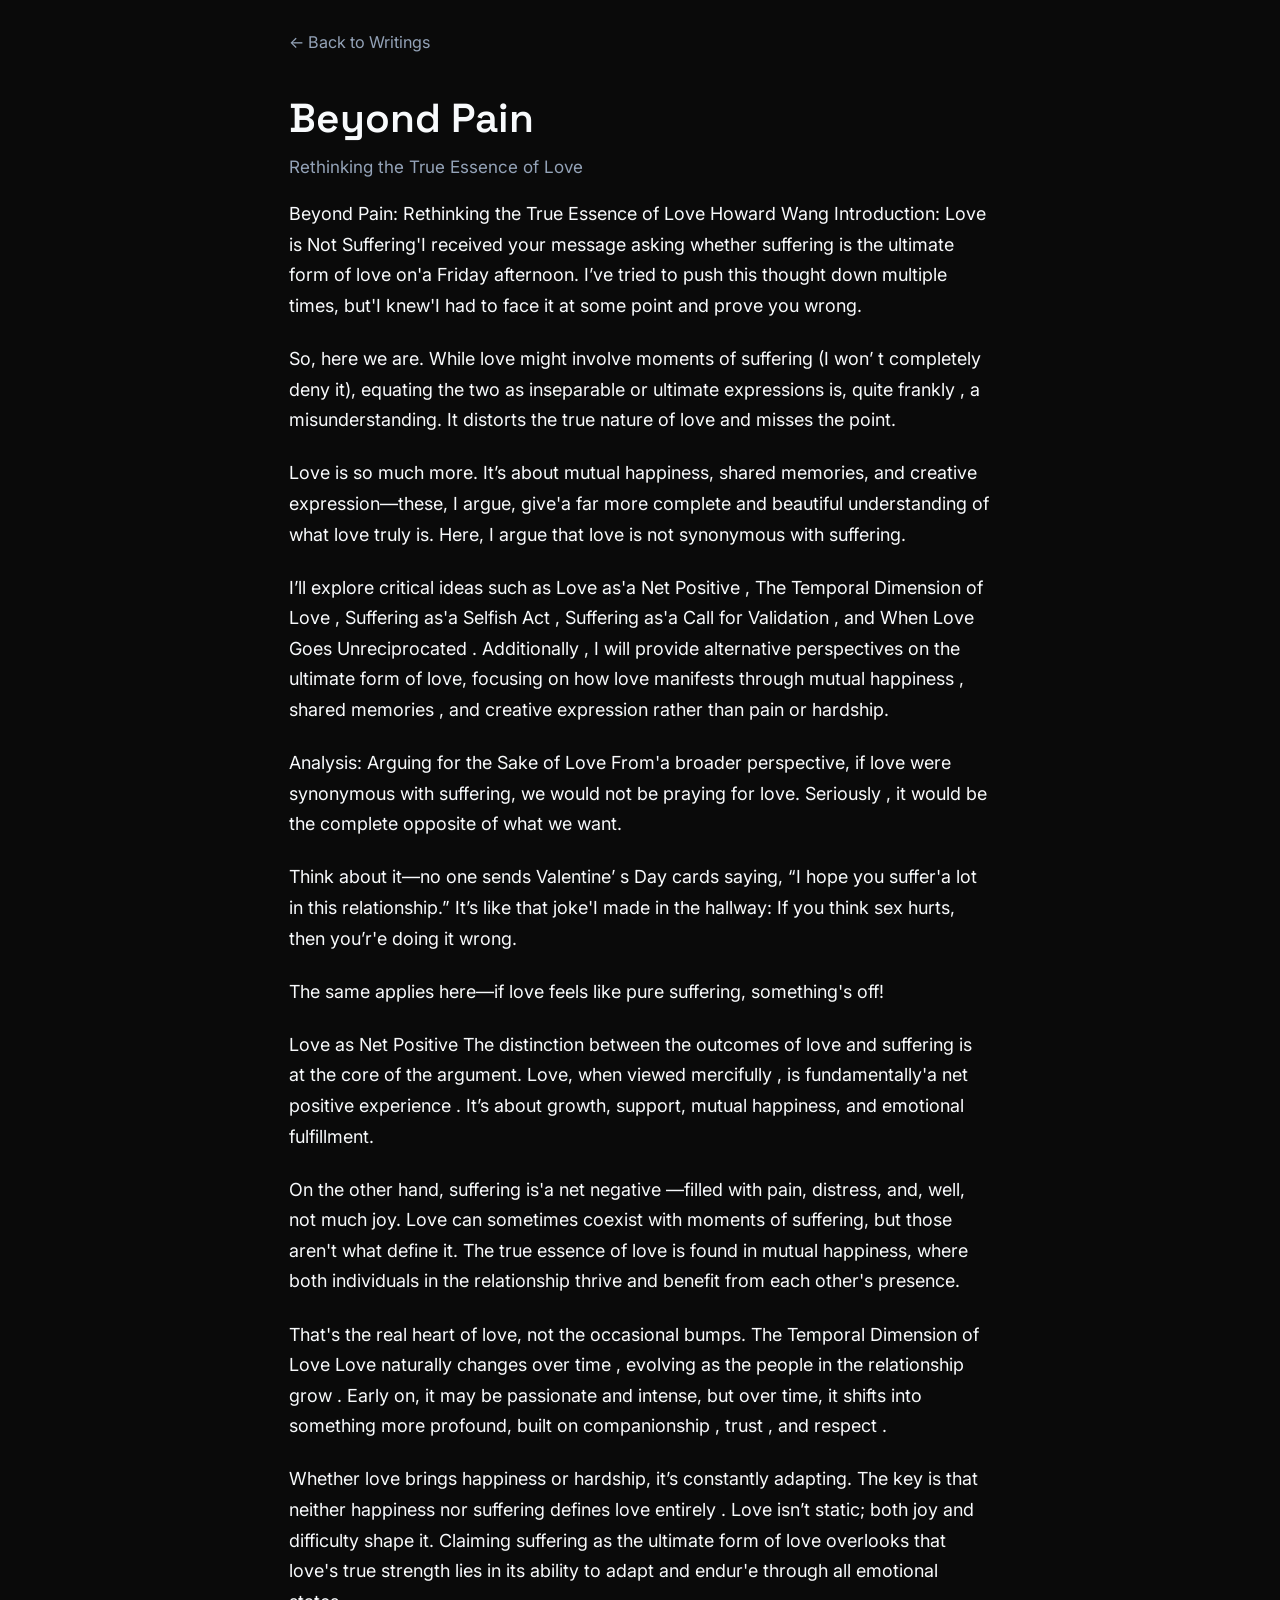
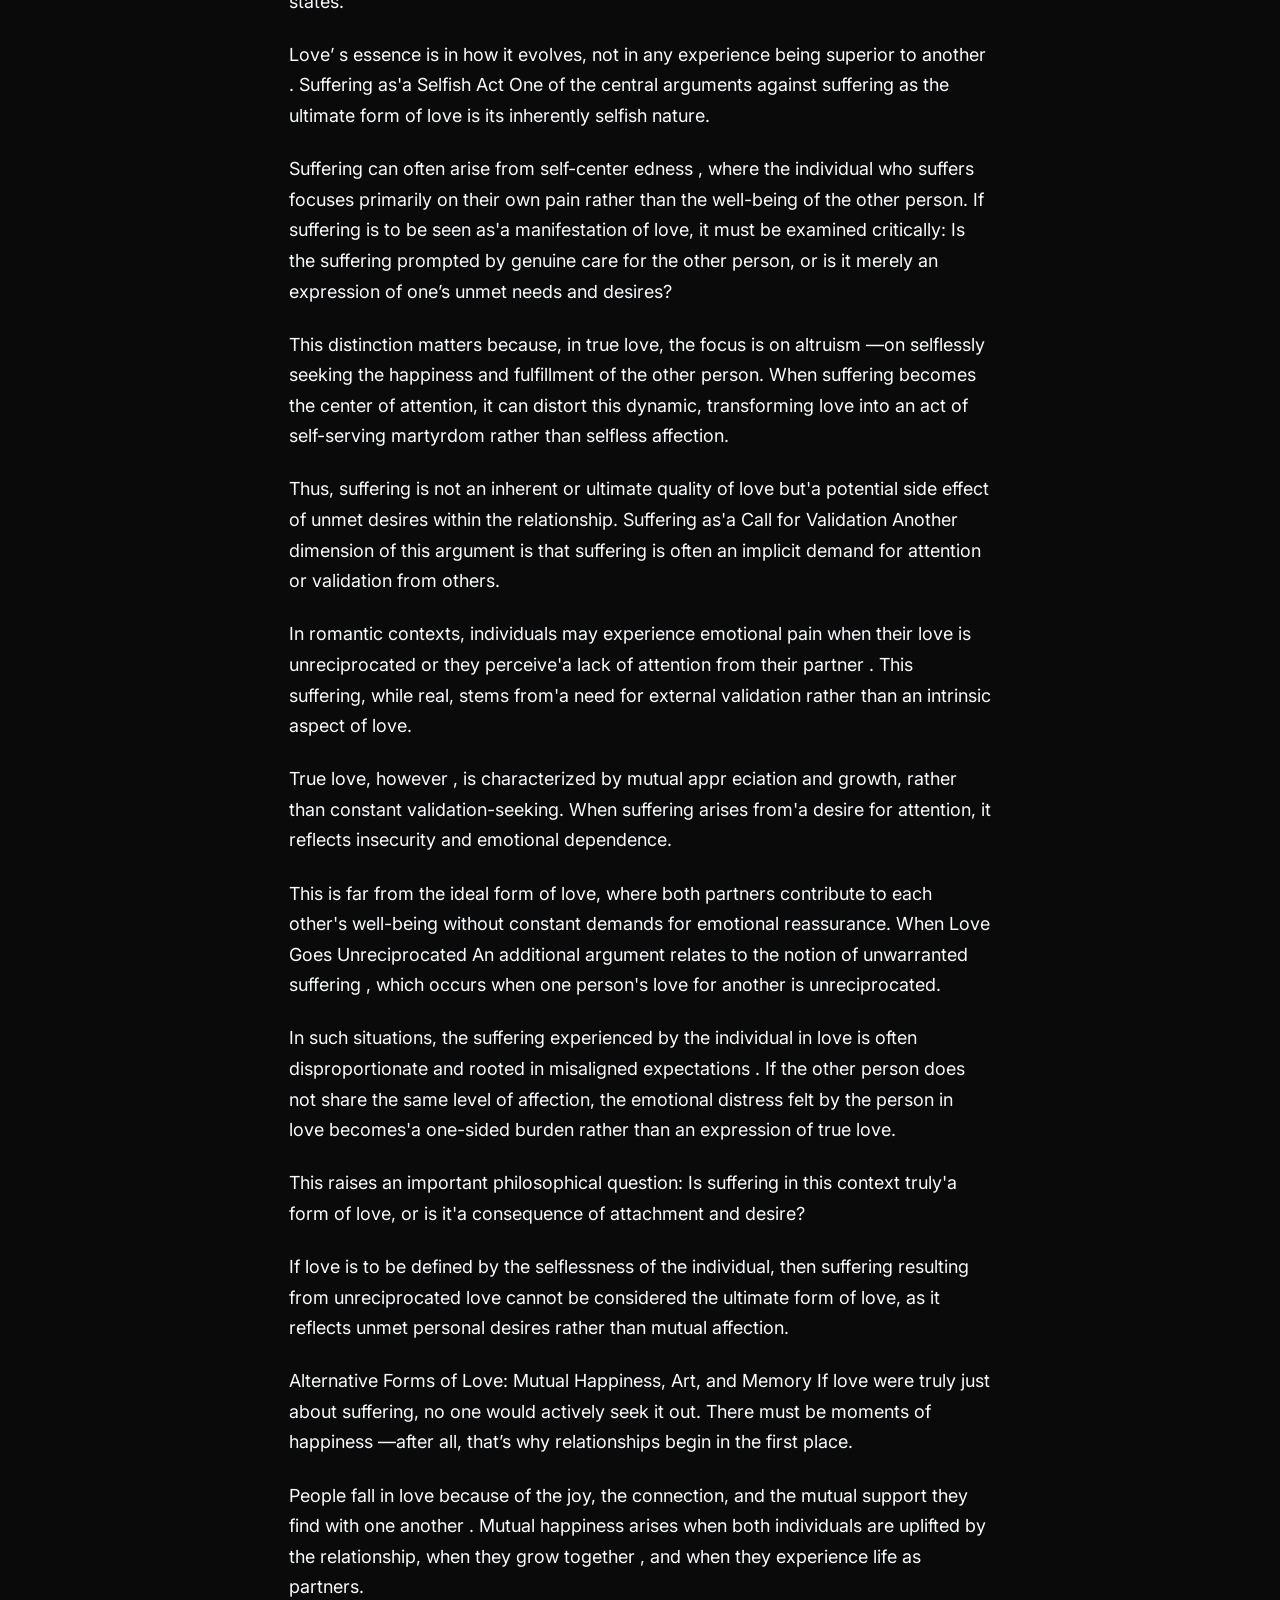
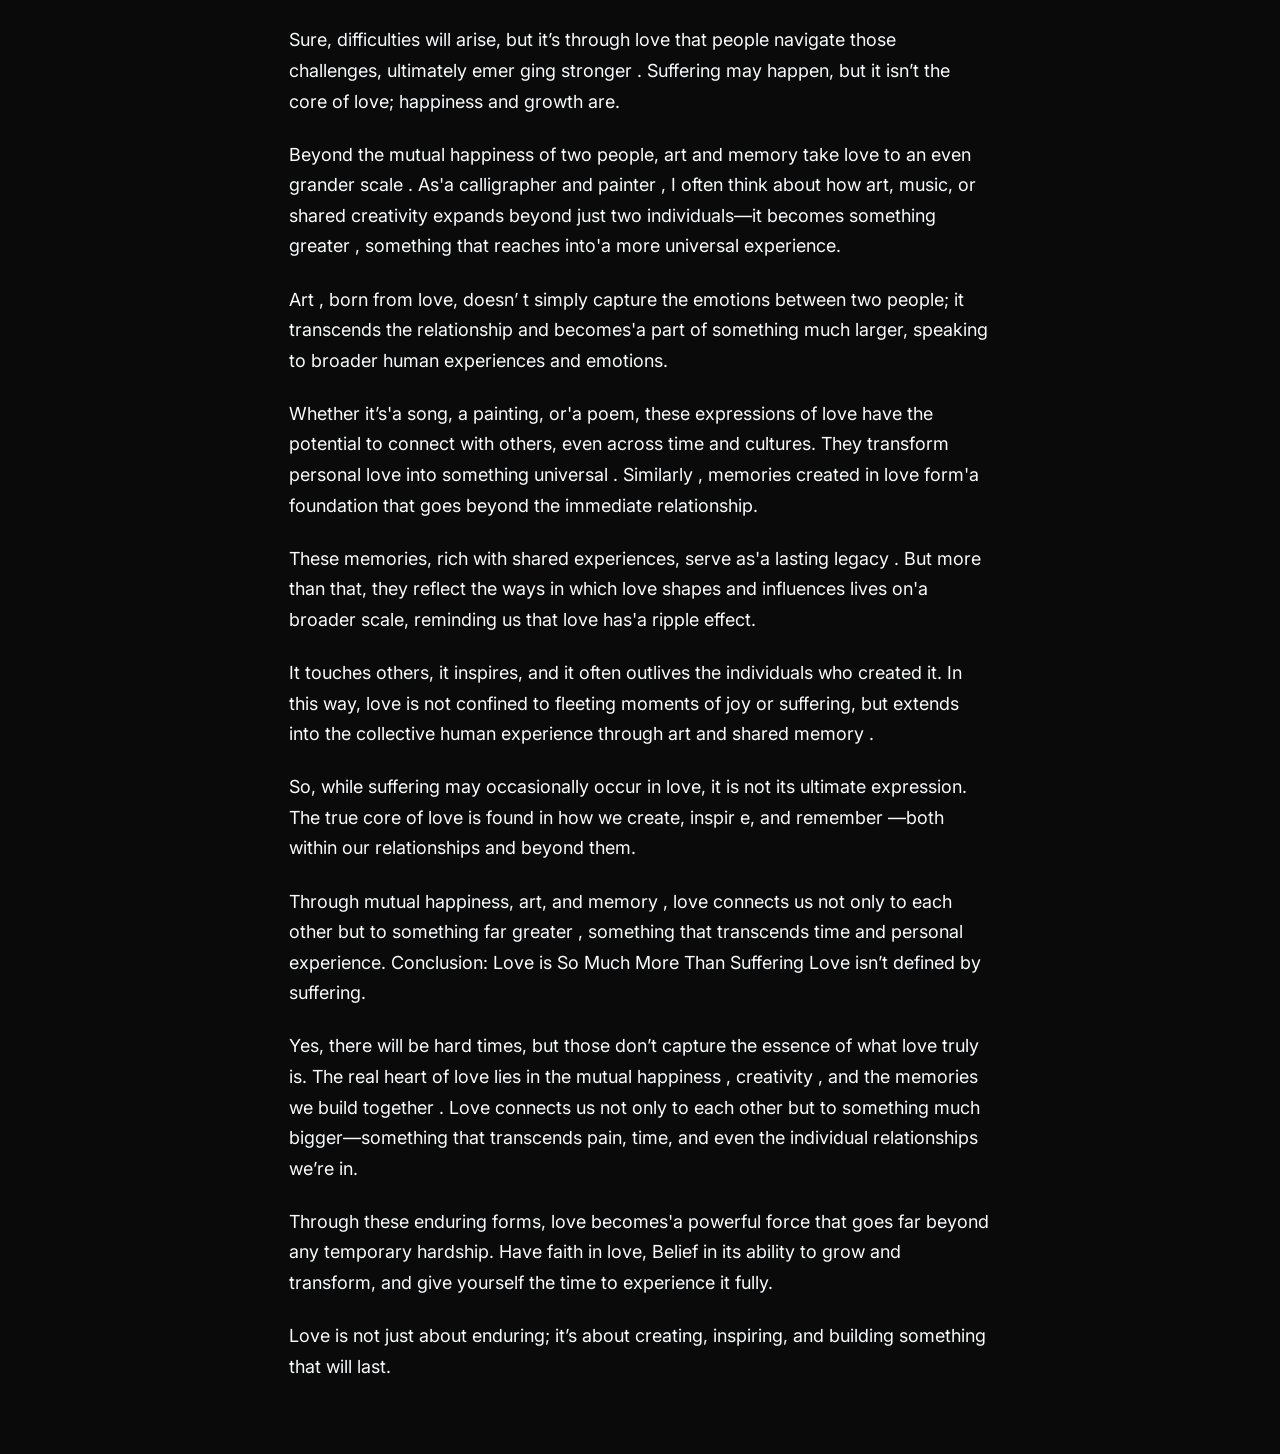
==== blog/beyond-pain.html @ cb2f88b2 "Blog as text pages, assets reorg, updated CV: add Writings section with HTML articles (Prediction 20" ====
<!DOCTYPE html>
<html lang="en">
<head>
  <meta charset="UTF-8" />
  <meta name="viewport" content="width=device-width, initial-scale=1.0" />
  <title>Beyond Pain — Howard Wang</title>
  <link rel="stylesheet" href="article.css" />
  <link href="https://fonts.googleapis.com/css2?family=Inter:wght@400;500;600&family=Space+Grotesk:wght@500;600&display=swap" rel="stylesheet" />
</head>
<body>
  <header class="article-header">
    <a href="../index.html#blog" class="article-back">← Back to Writings</a>
    <h1 class="article-title">Beyond Pain</h1>
    <p class="article-date">Rethinking the True Essence of Love</p>
  </header>
  <main class="article-body">
    <p>Beyond Pain: Rethinking the True Essence of Love Howard Wang Introduction: Love is Not Suffering'I received your message asking whether suffering is the ultimate form of love on'a Friday afternoon. I’ve tried to push this thought down multiple times, but'I knew'I had to face it at some point and prove you wrong.</p>
    <p>So, here we are. While love might involve moments of suffering (I won’ t completely deny it), equating the two as inseparable or ultimate expressions is, quite frankly , a misunderstanding. It distorts the true nature of love and misses the point.</p>
    <p>Love is so much more. It’s about mutual happiness, shared memories, and creative expression—these, I argue, give'a far more complete and beautiful understanding of what love truly is. Here, I argue that love is not synonymous with suffering.</p>
    <p>I’ll explore critical ideas such as Love as'a Net Positive , The Temporal Dimension of Love , Suffering as'a Selfish Act , Suffering as'a Call for Validation , and When Love Goes Unreciprocated . Additionally , I will provide alternative perspectives on the ultimate form of love, focusing on how love manifests through mutual happiness , shared memories , and creative expression rather than pain or hardship.</p>
    <p>Analysis: Arguing for the Sake of Love From'a broader perspective, if love were synonymous with suffering, we would not be praying for love. Seriously , it would be the complete opposite of what we want.</p>
    <p>Think about it—no one sends Valentine’ s Day cards saying, “I hope you suffer'a lot in this relationship.” It’s like that joke'I made in the hallway: If you think sex hurts, then you’r'e doing it wrong.</p>
    <p>The same applies here—if love feels like pure suffering, something's off!</p>
    <p>Love as Net Positive The distinction between the outcomes of love and suffering is at the core of the argument. Love, when viewed mercifully , is fundamentally'a net positive experience . It’s about growth, support, mutual happiness, and emotional fulfillment.</p>
    <p>On the other hand, suffering is'a net negative —filled with pain, distress, and, well, not much joy. Love can sometimes coexist with moments of suffering, but those aren't what define it. The true essence of love is found in mutual happiness, where both individuals in the relationship thrive and benefit from each other's presence.</p>
    <p>That's the real heart of love, not the occasional bumps. The Temporal Dimension of Love Love naturally changes over time , evolving as the people in the relationship grow . Early on, it may be passionate and intense, but over time, it shifts into something more profound, built on companionship , trust , and respect .</p>
    <p>Whether love brings happiness or hardship, it’s constantly adapting. The key is that neither happiness nor suffering defines love entirely . Love isn’t static; both joy and difficulty shape it. Claiming suffering as the ultimate form of love overlooks that love's true strength lies in its ability to adapt and endur'e through all emotional states.</p>
    <p>Love’ s essence is in how it evolves, not in any experience being superior to another . Suffering as'a Selfish Act One of the central arguments against suffering as the ultimate form of love is its inherently selfish nature.</p>
    <p>Suffering can often arise from self-center edness , where the individual who suffers focuses primarily on their own pain rather than the well-being of the other person. If suffering is to be seen as'a manifestation of love, it must be examined critically: Is the suffering prompted by genuine care for the other person, or is it merely an expression of one’s unmet needs and desires?</p>
    <p>This distinction matters because, in true love, the focus is on altruism —on selflessly seeking the happiness and fulfillment of the other person. When suffering becomes the center of attention, it can distort this dynamic, transforming love into an act of self-serving martyrdom rather than selfless affection.</p>
    <p>Thus, suffering is not an inherent or ultimate quality of love but'a potential side effect of unmet desires within the relationship. Suffering as'a Call for Validation Another dimension of this argument is that suffering is often an implicit demand for attention or validation from others.</p>
    <p>In romantic contexts, individuals may experience emotional pain when their love is unreciprocated or they perceive'a lack of attention from their partner . This suffering, while real, stems from'a need for external validation rather than an intrinsic aspect of love.</p>
    <p>True love, however , is characterized by mutual appr eciation and growth, rather than constant validation-seeking. When suffering arises from'a desire for attention, it reflects insecurity and emotional dependence.</p>
    <p>This is far from the ideal form of love, where both partners contribute to each other's well-being without constant demands for emotional reassurance. When Love Goes Unreciprocated An additional argument relates to the notion of unwarranted suffering , which occurs when one person's love for another is unreciprocated.</p>
    <p>In such situations, the suffering experienced by the individual in love is often disproportionate and rooted in misaligned expectations . If the other person does not share the same level of affection, the emotional distress felt by the person in love becomes'a one-sided burden rather than an expression of true love.</p>
    <p>This raises an important philosophical question: Is suffering in this context truly'a form of love, or is it'a consequence of attachment and desire?</p>
    <p>If love is to be defined by the selflessness of the individual, then suffering resulting from unreciprocated love cannot be considered the ultimate form of love, as it reflects unmet personal desires rather than mutual affection.</p>
    <p>Alternative Forms of Love: Mutual Happiness, Art, and Memory If love were truly just about suffering, no one would actively seek it out. There must be moments of happiness —after all, that’s why relationships begin in the first place.</p>
    <p>People fall in love because of the joy, the connection, and the mutual support they find with one another . Mutual happiness arises when both individuals are uplifted by the relationship, when they grow together , and when they experience life as partners.</p>
    <p>Sure, difficulties will arise, but it’s through love that people navigate those challenges, ultimately emer ging stronger . Suffering may happen, but it isn’t the core of love; happiness and growth are.</p>
    <p>Beyond the mutual happiness of two people, art and memory take love to an even grander scale . As'a calligrapher and painter , I often think about how art, music, or shared creativity expands beyond just two individuals—it becomes something greater , something that reaches into'a more universal experience.</p>
    <p>Art , born from love, doesn’ t simply capture the emotions between two people; it transcends the relationship and becomes'a part of something much larger, speaking to broader human experiences and emotions.</p>
    <p>Whether it’s'a song, a painting, or'a poem, these expressions of love have the potential to connect with others, even across time and cultures. They transform personal love into something universal . Similarly , memories created in love form'a foundation that goes beyond the immediate relationship.</p>
    <p>These memories, rich with shared experiences, serve as'a lasting legacy . But more than that, they reflect the ways in which love shapes and influences lives on'a broader scale, reminding us that love has'a ripple effect.</p>
    <p>It touches others, it inspires, and it often outlives the individuals who created it. In this way, love is not confined to fleeting moments of joy or suffering, but extends into the collective human experience through art and shared memory .</p>
    <p>So, while suffering may occasionally occur in love, it is not its ultimate expression. The true core of love is found in how we create, inspir e, and remember —both within our relationships and beyond them.</p>
    <p>Through mutual happiness, art, and memory , love connects us not only to each other but to something far greater , something that transcends time and personal experience. Conclusion: Love is So Much More Than Suffering Love isn’t defined by suffering.</p>
    <p>Yes, there will be hard times, but those don’t capture the essence of what love truly is. The real heart of love lies in the mutual happiness , creativity , and the memories we build together . Love connects us not only to each other but to something much bigger—something that transcends pain, time, and even the individual relationships we’re in.</p>
    <p>Through these enduring forms, love becomes'a powerful force that goes far beyond any temporary hardship. Have faith in love, Belief in its ability to grow and transform, and give yourself the time to experience it fully.</p>
    <p>Love is not just about enduring; it’s about creating, inspiring, and building something that will last.</p>
  </main>
</body>
</html>
---- blog/article.css ----
/* Blog article page – readable text layout */
:root {
  --article-bg: #0a0a0a;
  --article-text: #f8fafc;
  --article-muted: #94a3b8;
  --article-accent: #3B82F6;
  --article-width: 42rem;
  --font-body: 'Inter', system-ui, sans-serif;
  --font-heading: 'Space Grotesk', system-ui, sans-serif;
}

* { margin: 0; padding: 0; box-sizing: border-box; }

html { font-size: 18px; scroll-behavior: smooth; }

body {
  font-family: var(--font-body);
  line-height: 1.7;
  color: var(--article-text);
  background: var(--article-bg);
  min-height: 100vh;
}

.article-header {
  padding: 1.5rem 1.5rem 1rem;
  max-width: var(--article-width);
  margin: 0 auto;
}

.article-back {
  display: inline-flex;
  align-items: center;
  gap: 0.5rem;
  color: var(--article-muted);
  text-decoration: none;
  font-size: 0.9rem;
  margin-bottom: 2rem;
  transition: color 0.2s;
}

.article-back:hover { color: var(--article-accent); }

.article-back:focus {
  outline: 2px solid var(--article-accent);
  outline-offset: 4px;
}

.article-title {
  font-family: var(--font-heading);
  font-size: clamp(1.75rem, 4vw, 2.25rem);
  font-weight: 600;
  line-height: 1.25;
  margin-bottom: 0.5rem;
}

.article-date,
.article-subtitle {
  font-size: 0.95rem;
  color: var(--article-muted);
  margin-top: 0.25rem;
}

.article-body {
  max-width: var(--article-width);
  margin: 0 auto;
  padding: 0 1.5rem 4rem;
}

.article-body p {
  margin-bottom: 1.25rem;
}

.article-body p:last-child {
  margin-bottom: 0;
}

@media (max-width: 640px) {
  html { font-size: 16px; }
  .article-header,
  .article-body { padding-left: 1rem; padding-right: 1rem; }
}
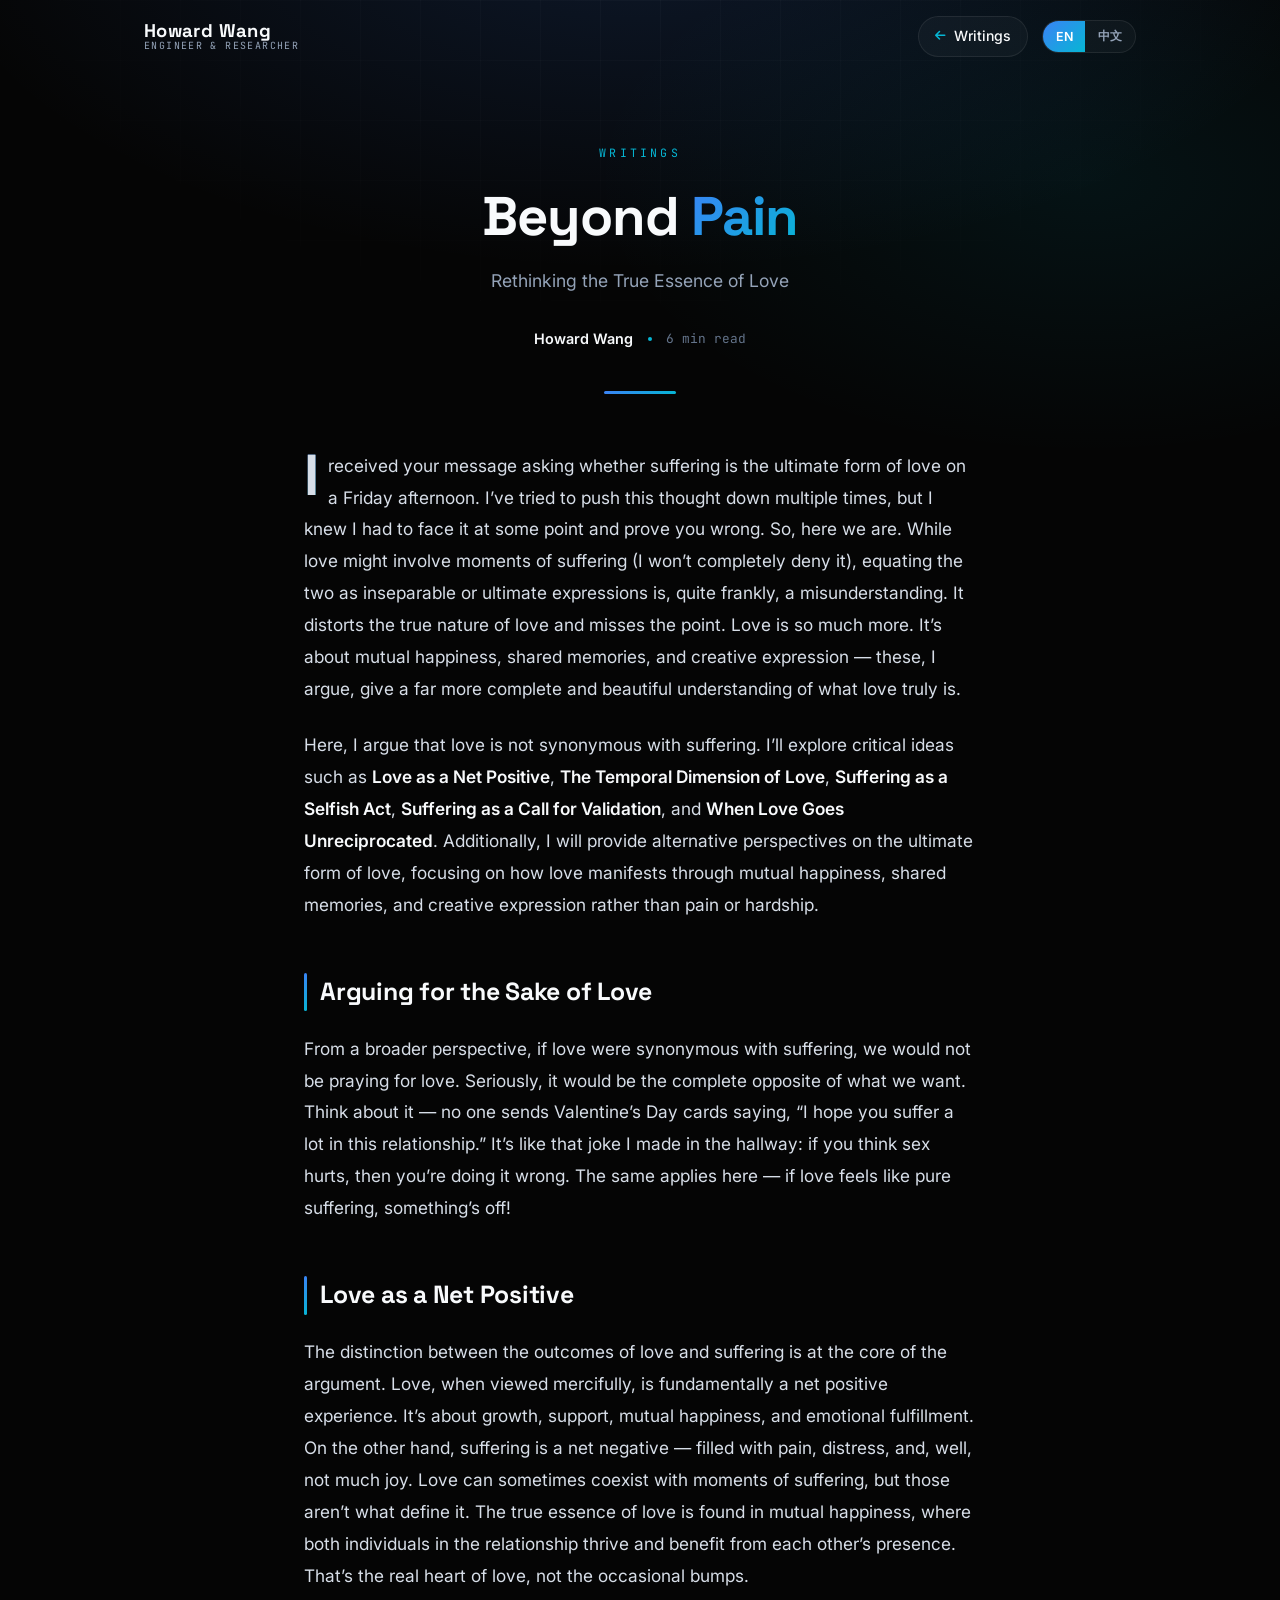
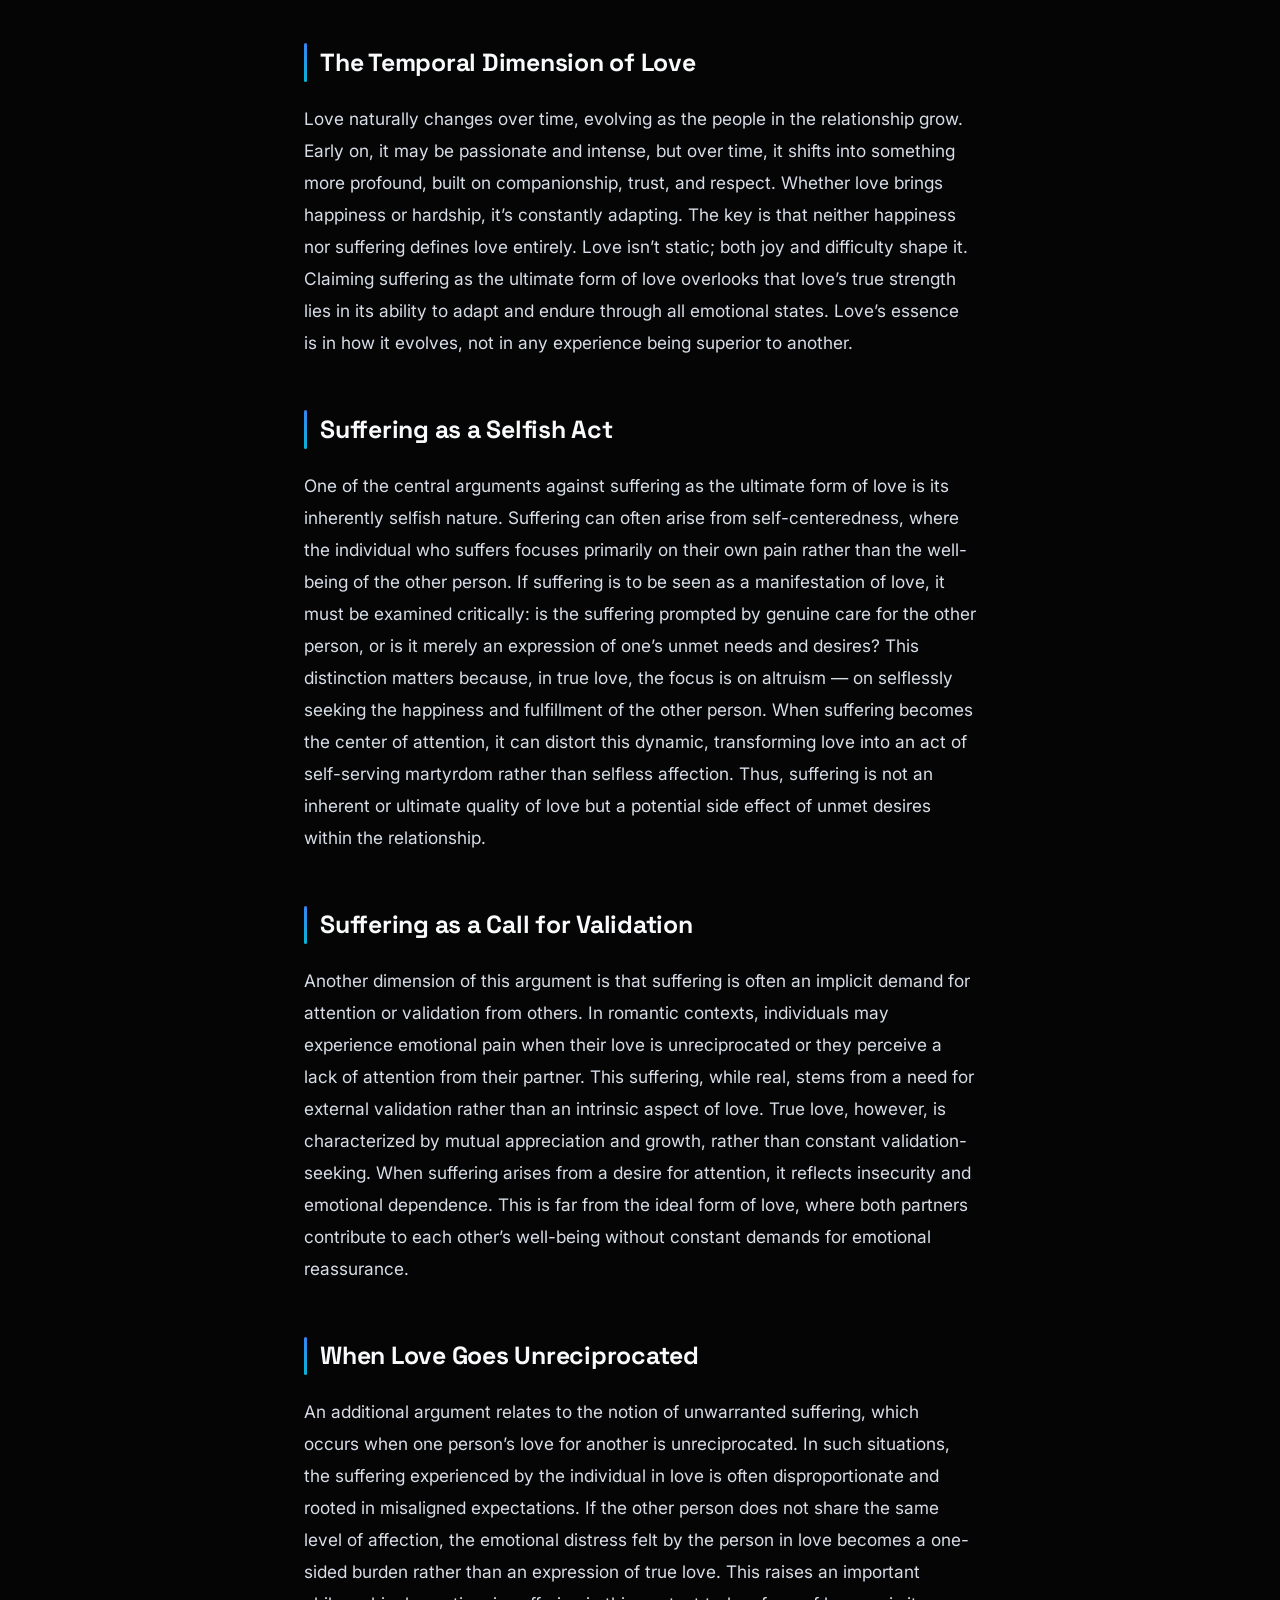
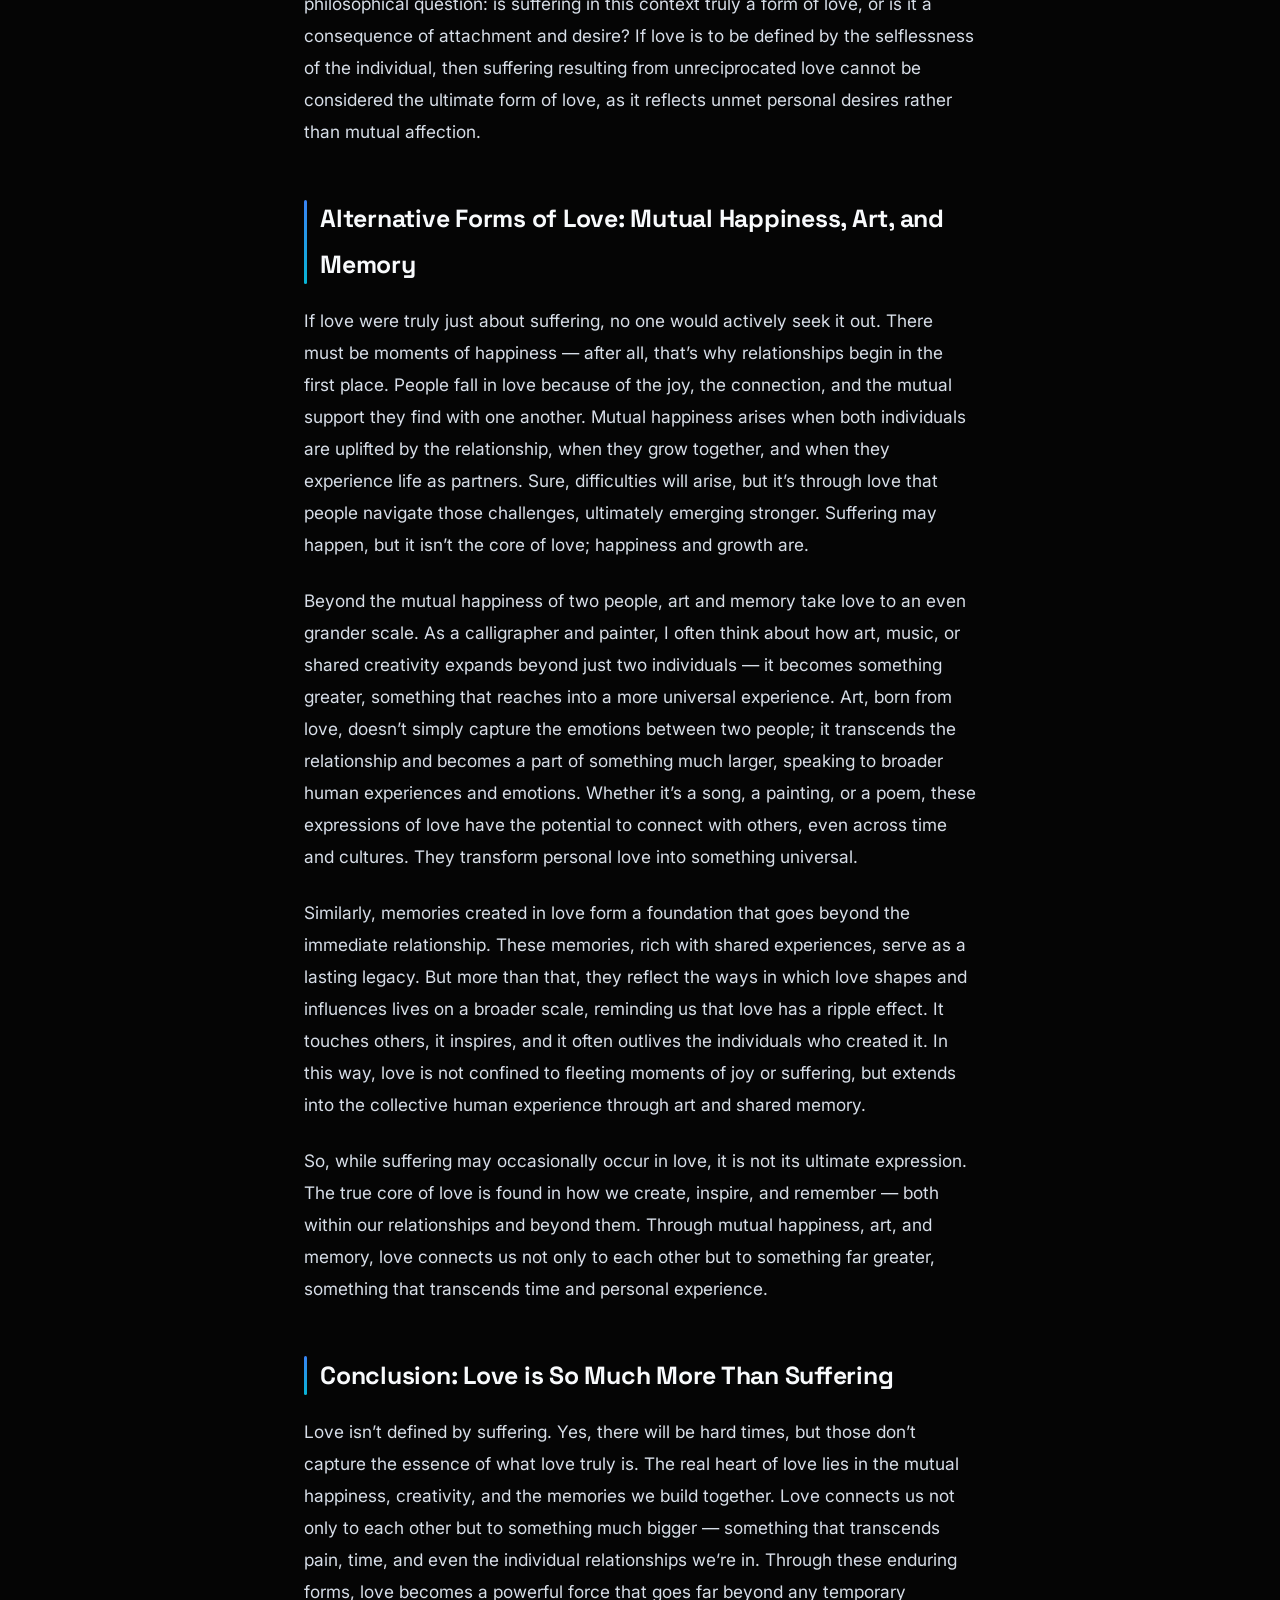
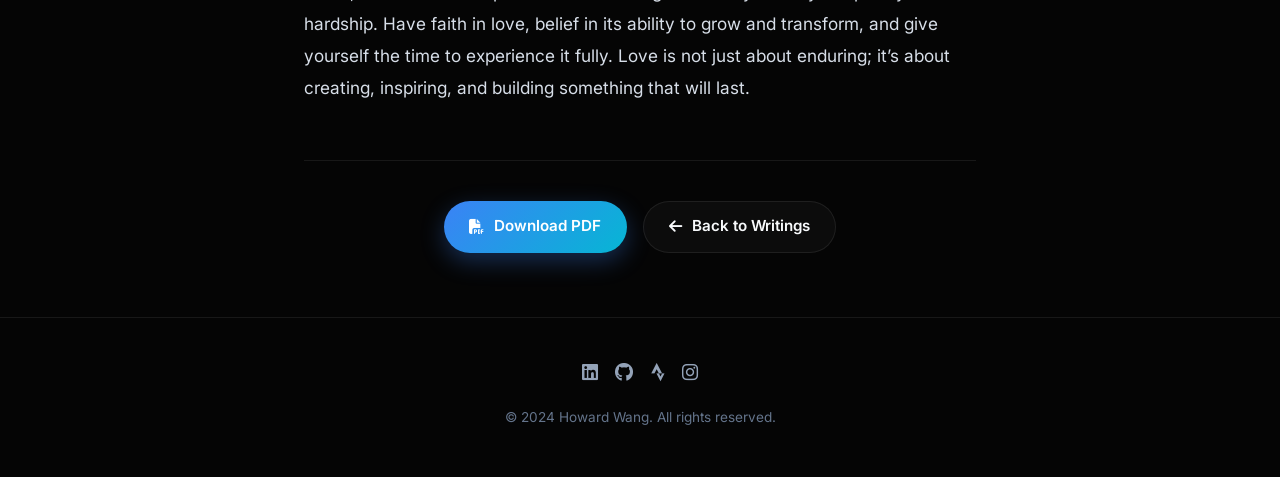
==== commit 162864d3: "Update education section and add blog essay pages" ====
--- a/blog/beyond-pain.html
+++ b/blog/beyond-pain.html
@@ -3,51 +3,115 @@
 <head>
   <meta charset="UTF-8" />
   <meta name="viewport" content="width=device-width, initial-scale=1.0" />
+  <meta name="description" content="Beyond Pain: Rethinking the True Essence of Love — an essay by Howard Wang on why love is not synonymous with suffering." />
   <title>Beyond Pain — Howard Wang</title>
-  <link rel="stylesheet" href="article.css" />
-  <link href="https://fonts.googleapis.com/css2?family=Inter:wght@400;500;600&family=Space+Grotesk:wght@500;600&display=swap" rel="stylesheet" />
+  <link href="https://fonts.googleapis.com/css2?family=Inter:wght@300;400;500;600;700;800&family=Space+Grotesk:wght@300;400;500;600;700&family=JetBrains+Mono:wght@400;500&display=swap" rel="stylesheet" />
+  <link rel="stylesheet" href="https://cdnjs.cloudflare.com/ajax/libs/font-awesome/6.4.0/css/all.min.css" />
+  <link rel="stylesheet" href="blog.css" />
 </head>
 <body>
-  <header class="article-header">
-    <a href="../index.html#blog" class="article-back">← Back to Writings</a>
-    <h1 class="article-title">Beyond Pain</h1>
-    <p class="article-date">Rethinking the True Essence of Love</p>
+  <div class="reading-progress" id="readingProgress"></div>
+
+  <nav class="site-nav" id="siteNav">
+    <div class="nav-inner">
+      <a class="nav-logo" href="../index.html">
+        <span class="logo-text">Howard Wang</span>
+        <span class="logo-subtitle">Engineer &amp; Researcher</span>
+      </a>
+      <div class="nav-actions">
+        <a class="back-link" href="../index.html#blog">
+          <i class="fas fa-arrow-left"></i>
+          <span data-en="Writings" data-zh="随笔">Writings</span>
+        </a>
+        <div class="lang-toggle">
+          <button class="active" data-lang="en" aria-label="Switch to English">EN</button>
+          <button data-lang="zh" aria-label="Switch to Chinese">中文</button>
+        </div>
+      </div>
+    </div>
+  </nav>
+
+  <header class="article-hero">
+    <p class="article-overline" data-en="Writings" data-zh="随笔">Writings</p>
+    <h1 class="article-title">Beyond <span class="grad">Pain</span></h1>
+    <p class="article-subtitle" data-en="Rethinking the True Essence of Love" data-zh="重新思考爱的本质">Rethinking the True Essence of Love</p>
+    <div class="article-meta">
+      <span class="author">Howard Wang</span>
+      <span class="dot"></span>
+      <span class="read-time" id="readTime">… min read</span>
+    </div>
+    <div class="hero-divider"></div>
   </header>
-  <main class="article-body">
-    <p>Beyond Pain: Rethinking the True Essence of Love Howard Wang Introduction: Love is Not Suffering'I received your message asking whether suffering is the ultimate form of love on'a Friday afternoon. I’ve tried to push this thought down multiple times, but'I knew'I had to face it at some point and prove you wrong.</p>
-    <p>So, here we are. While love might involve moments of suffering (I won’ t completely deny it), equating the two as inseparable or ultimate expressions is, quite frankly , a misunderstanding. It distorts the true nature of love and misses the point.</p>
-    <p>Love is so much more. It’s about mutual happiness, shared memories, and creative expression—these, I argue, give'a far more complete and beautiful understanding of what love truly is. Here, I argue that love is not synonymous with suffering.</p>
-    <p>I’ll explore critical ideas such as Love as'a Net Positive , The Temporal Dimension of Love , Suffering as'a Selfish Act , Suffering as'a Call for Validation , and When Love Goes Unreciprocated . Additionally , I will provide alternative perspectives on the ultimate form of love, focusing on how love manifests through mutual happiness , shared memories , and creative expression rather than pain or hardship.</p>
-    <p>Analysis: Arguing for the Sake of Love From'a broader perspective, if love were synonymous with suffering, we would not be praying for love. Seriously , it would be the complete opposite of what we want.</p>
-    <p>Think about it—no one sends Valentine’ s Day cards saying, “I hope you suffer'a lot in this relationship.” It’s like that joke'I made in the hallway: If you think sex hurts, then you’r'e doing it wrong.</p>
-    <p>The same applies here—if love feels like pure suffering, something's off!</p>
-    <p>Love as Net Positive The distinction between the outcomes of love and suffering is at the core of the argument. Love, when viewed mercifully , is fundamentally'a net positive experience . It’s about growth, support, mutual happiness, and emotional fulfillment.</p>
-    <p>On the other hand, suffering is'a net negative —filled with pain, distress, and, well, not much joy. Love can sometimes coexist with moments of suffering, but those aren't what define it. The true essence of love is found in mutual happiness, where both individuals in the relationship thrive and benefit from each other's presence.</p>
-    <p>That's the real heart of love, not the occasional bumps. The Temporal Dimension of Love Love naturally changes over time , evolving as the people in the relationship grow . Early on, it may be passionate and intense, but over time, it shifts into something more profound, built on companionship , trust , and respect .</p>
-    <p>Whether love brings happiness or hardship, it’s constantly adapting. The key is that neither happiness nor suffering defines love entirely . Love isn’t static; both joy and difficulty shape it. Claiming suffering as the ultimate form of love overlooks that love's true strength lies in its ability to adapt and endur'e through all emotional states.</p>
-    <p>Love’ s essence is in how it evolves, not in any experience being superior to another . Suffering as'a Selfish Act One of the central arguments against suffering as the ultimate form of love is its inherently selfish nature.</p>
-    <p>Suffering can often arise from self-center edness , where the individual who suffers focuses primarily on their own pain rather than the well-being of the other person. If suffering is to be seen as'a manifestation of love, it must be examined critically: Is the suffering prompted by genuine care for the other person, or is it merely an expression of one’s unmet needs and desires?</p>
-    <p>This distinction matters because, in true love, the focus is on altruism —on selflessly seeking the happiness and fulfillment of the other person. When suffering becomes the center of attention, it can distort this dynamic, transforming love into an act of self-serving martyrdom rather than selfless affection.</p>
-    <p>Thus, suffering is not an inherent or ultimate quality of love but'a potential side effect of unmet desires within the relationship. Suffering as'a Call for Validation Another dimension of this argument is that suffering is often an implicit demand for attention or validation from others.</p>
-    <p>In romantic contexts, individuals may experience emotional pain when their love is unreciprocated or they perceive'a lack of attention from their partner . This suffering, while real, stems from'a need for external validation rather than an intrinsic aspect of love.</p>
-    <p>True love, however , is characterized by mutual appr eciation and growth, rather than constant validation-seeking. When suffering arises from'a desire for attention, it reflects insecurity and emotional dependence.</p>
-    <p>This is far from the ideal form of love, where both partners contribute to each other's well-being without constant demands for emotional reassurance. When Love Goes Unreciprocated An additional argument relates to the notion of unwarranted suffering , which occurs when one person's love for another is unreciprocated.</p>
-    <p>In such situations, the suffering experienced by the individual in love is often disproportionate and rooted in misaligned expectations . If the other person does not share the same level of affection, the emotional distress felt by the person in love becomes'a one-sided burden rather than an expression of true love.</p>
-    <p>This raises an important philosophical question: Is suffering in this context truly'a form of love, or is it'a consequence of attachment and desire?</p>
-    <p>If love is to be defined by the selflessness of the individual, then suffering resulting from unreciprocated love cannot be considered the ultimate form of love, as it reflects unmet personal desires rather than mutual affection.</p>
-    <p>Alternative Forms of Love: Mutual Happiness, Art, and Memory If love were truly just about suffering, no one would actively seek it out. There must be moments of happiness —after all, that’s why relationships begin in the first place.</p>
-    <p>People fall in love because of the joy, the connection, and the mutual support they find with one another . Mutual happiness arises when both individuals are uplifted by the relationship, when they grow together , and when they experience life as partners.</p>
-    <p>Sure, difficulties will arise, but it’s through love that people navigate those challenges, ultimately emer ging stronger . Suffering may happen, but it isn’t the core of love; happiness and growth are.</p>
-    <p>Beyond the mutual happiness of two people, art and memory take love to an even grander scale . As'a calligrapher and painter , I often think about how art, music, or shared creativity expands beyond just two individuals—it becomes something greater , something that reaches into'a more universal experience.</p>
-    <p>Art , born from love, doesn’ t simply capture the emotions between two people; it transcends the relationship and becomes'a part of something much larger, speaking to broader human experiences and emotions.</p>
-    <p>Whether it’s'a song, a painting, or'a poem, these expressions of love have the potential to connect with others, even across time and cultures. They transform personal love into something universal . Similarly , memories created in love form'a foundation that goes beyond the immediate relationship.</p>
-    <p>These memories, rich with shared experiences, serve as'a lasting legacy . But more than that, they reflect the ways in which love shapes and influences lives on'a broader scale, reminding us that love has'a ripple effect.</p>
-    <p>It touches others, it inspires, and it often outlives the individuals who created it. In this way, love is not confined to fleeting moments of joy or suffering, but extends into the collective human experience through art and shared memory .</p>
-    <p>So, while suffering may occasionally occur in love, it is not its ultimate expression. The true core of love is found in how we create, inspir e, and remember —both within our relationships and beyond them.</p>
-    <p>Through mutual happiness, art, and memory , love connects us not only to each other but to something far greater , something that transcends time and personal experience. Conclusion: Love is So Much More Than Suffering Love isn’t defined by suffering.</p>
-    <p>Yes, there will be hard times, but those don’t capture the essence of what love truly is. The real heart of love lies in the mutual happiness , creativity , and the memories we build together . Love connects us not only to each other but to something much bigger—something that transcends pain, time, and even the individual relationships we’re in.</p>
-    <p>Through these enduring forms, love becomes'a powerful force that goes far beyond any temporary hardship. Have faith in love, Belief in its ability to grow and transform, and give yourself the time to experience it fully.</p>
-    <p>Love is not just about enduring; it’s about creating, inspiring, and building something that will last.</p>
-  </main>
+
+  <div class="article-wrap">
+    <article class="article-body reveal">
+
+      <p class="lead">I received your message asking whether suffering is the ultimate form of love on a Friday afternoon. I&rsquo;ve tried to push this thought down multiple times, but I knew I had to face it at some point and prove you wrong. So, here we are. While love might involve moments of suffering (I won&rsquo;t completely deny it), equating the two as inseparable or ultimate expressions is, quite frankly, a misunderstanding. It distorts the true nature of love and misses the point. Love is so much more. It&rsquo;s about mutual happiness, shared memories, and creative expression — these, I argue, give a far more complete and beautiful understanding of what love truly is.</p>
+
+      <p>Here, I argue that love is not synonymous with suffering. I&rsquo;ll explore critical ideas such as <strong>Love as a Net Positive</strong>, <strong>The Temporal Dimension of Love</strong>, <strong>Suffering as a Selfish Act</strong>, <strong>Suffering as a Call for Validation</strong>, and <strong>When Love Goes Unreciprocated</strong>. Additionally, I will provide alternative perspectives on the ultimate form of love, focusing on how love manifests through mutual happiness, shared memories, and creative expression rather than pain or hardship.</p>
+
+      <h2>Arguing for the Sake of Love</h2>
+
+      <p>From a broader perspective, if love were synonymous with suffering, we would not be praying for love. Seriously, it would be the complete opposite of what we want. Think about it — no one sends Valentine&rsquo;s Day cards saying, &ldquo;I hope you suffer a lot in this relationship.&rdquo; It&rsquo;s like that joke I made in the hallway: if you think sex hurts, then you&rsquo;re doing it wrong. The same applies here — if love feels like pure suffering, something&rsquo;s off!</p>
+
+      <h2>Love as a Net Positive</h2>
+
+      <p>The distinction between the outcomes of love and suffering is at the core of the argument. Love, when viewed mercifully, is fundamentally a net positive experience. It&rsquo;s about growth, support, mutual happiness, and emotional fulfillment. On the other hand, suffering is a net negative — filled with pain, distress, and, well, not much joy. Love can sometimes coexist with moments of suffering, but those aren&rsquo;t what define it. The true essence of love is found in mutual happiness, where both individuals in the relationship thrive and benefit from each other&rsquo;s presence. That&rsquo;s the real heart of love, not the occasional bumps.</p>
+
+      <h2>The Temporal Dimension of Love</h2>
+
+      <p>Love naturally changes over time, evolving as the people in the relationship grow. Early on, it may be passionate and intense, but over time, it shifts into something more profound, built on companionship, trust, and respect. Whether love brings happiness or hardship, it&rsquo;s constantly adapting. The key is that neither happiness nor suffering defines love entirely. Love isn&rsquo;t static; both joy and difficulty shape it. Claiming suffering as the ultimate form of love overlooks that love&rsquo;s true strength lies in its ability to adapt and endure through all emotional states. Love&rsquo;s essence is in how it evolves, not in any experience being superior to another.</p>
+
+      <h2>Suffering as a Selfish Act</h2>
+
+      <p>One of the central arguments against suffering as the ultimate form of love is its inherently selfish nature. Suffering can often arise from self-centeredness, where the individual who suffers focuses primarily on their own pain rather than the well-being of the other person. If suffering is to be seen as a manifestation of love, it must be examined critically: is the suffering prompted by genuine care for the other person, or is it merely an expression of one&rsquo;s unmet needs and desires? This distinction matters because, in true love, the focus is on altruism — on selflessly seeking the happiness and fulfillment of the other person. When suffering becomes the center of attention, it can distort this dynamic, transforming love into an act of self-serving martyrdom rather than selfless affection. Thus, suffering is not an inherent or ultimate quality of love but a potential side effect of unmet desires within the relationship.</p>
+
+      <h2>Suffering as a Call for Validation</h2>
+
+      <p>Another dimension of this argument is that suffering is often an implicit demand for attention or validation from others. In romantic contexts, individuals may experience emotional pain when their love is unreciprocated or they perceive a lack of attention from their partner. This suffering, while real, stems from a need for external validation rather than an intrinsic aspect of love. True love, however, is characterized by mutual appreciation and growth, rather than constant validation-seeking. When suffering arises from a desire for attention, it reflects insecurity and emotional dependence. This is far from the ideal form of love, where both partners contribute to each other&rsquo;s well-being without constant demands for emotional reassurance.</p>
+
+      <h2>When Love Goes Unreciprocated</h2>
+
+      <p>An additional argument relates to the notion of unwarranted suffering, which occurs when one person&rsquo;s love for another is unreciprocated. In such situations, the suffering experienced by the individual in love is often disproportionate and rooted in misaligned expectations. If the other person does not share the same level of affection, the emotional distress felt by the person in love becomes a one-sided burden rather than an expression of true love. This raises an important philosophical question: is suffering in this context truly a form of love, or is it a consequence of attachment and desire? If love is to be defined by the selflessness of the individual, then suffering resulting from unreciprocated love cannot be considered the ultimate form of love, as it reflects unmet personal desires rather than mutual affection.</p>
+
+      <h2>Alternative Forms of Love: Mutual Happiness, Art, and Memory</h2>
+
+      <p>If love were truly just about suffering, no one would actively seek it out. There must be moments of happiness — after all, that&rsquo;s why relationships begin in the first place. People fall in love because of the joy, the connection, and the mutual support they find with one another. Mutual happiness arises when both individuals are uplifted by the relationship, when they grow together, and when they experience life as partners. Sure, difficulties will arise, but it&rsquo;s through love that people navigate those challenges, ultimately emerging stronger. Suffering may happen, but it isn&rsquo;t the core of love; happiness and growth are.</p>
+
+      <p>Beyond the mutual happiness of two people, art and memory take love to an even grander scale. As a calligrapher and painter, I often think about how art, music, or shared creativity expands beyond just two individuals — it becomes something greater, something that reaches into a more universal experience. Art, born from love, doesn&rsquo;t simply capture the emotions between two people; it transcends the relationship and becomes a part of something much larger, speaking to broader human experiences and emotions. Whether it&rsquo;s a song, a painting, or a poem, these expressions of love have the potential to connect with others, even across time and cultures. They transform personal love into something universal.</p>
+
+      <p>Similarly, memories created in love form a foundation that goes beyond the immediate relationship. These memories, rich with shared experiences, serve as a lasting legacy. But more than that, they reflect the ways in which love shapes and influences lives on a broader scale, reminding us that love has a ripple effect. It touches others, it inspires, and it often outlives the individuals who created it. In this way, love is not confined to fleeting moments of joy or suffering, but extends into the collective human experience through art and shared memory.</p>
+
+      <p>So, while suffering may occasionally occur in love, it is not its ultimate expression. The true core of love is found in how we create, inspire, and remember — both within our relationships and beyond them. Through mutual happiness, art, and memory, love connects us not only to each other but to something far greater, something that transcends time and personal experience.</p>
+
+      <h2>Conclusion: Love is So Much More Than Suffering</h2>
+
+      <p>Love isn&rsquo;t defined by suffering. Yes, there will be hard times, but those don&rsquo;t capture the essence of what love truly is. The real heart of love lies in the mutual happiness, creativity, and the memories we build together. Love connects us not only to each other but to something much bigger — something that transcends pain, time, and even the individual relationships we&rsquo;re in. Through these enduring forms, love becomes a powerful force that goes far beyond any temporary hardship. Have faith in love, belief in its ability to grow and transform, and give yourself the time to experience it fully. Love is not just about enduring; it&rsquo;s about creating, inspiring, and building something that will last.</p>
+
+    </article>
+
+    <div class="article-actions">
+      <a class="btn btn-primary" href="../assets/documents/writings/Beyond Pain_ Rethinking the True Essence of Love.pdf" target="_blank" rel="noopener noreferrer">
+        <i class="fas fa-file-pdf"></i>
+        <span data-en="Download PDF" data-zh="下载 PDF">Download PDF</span>
+      </a>
+      <a class="btn btn-ghost" href="../index.html#blog">
+        <i class="fas fa-arrow-left"></i>
+        <span data-en="Back to Writings" data-zh="返回随笔">Back to Writings</span>
+      </a>
+    </div>
+  </div>
+
+  <footer class="site-footer">
+    <div class="social">
+      <a href="https://www.linkedin.com/in/howard-wang-00758320a/" target="_blank" rel="noopener noreferrer" aria-label="LinkedIn"><i class="fab fa-linkedin"></i></a>
+      <a href="https://github.com/HowardWHSrun" target="_blank" rel="noopener noreferrer" aria-label="GitHub"><i class="fab fa-github"></i></a>
+      <a href="https://www.strava.com/athletes/35107207" target="_blank" rel="noopener noreferrer" aria-label="Strava"><i class="fab fa-strava"></i></a>
+      <a href="https://www.instagram.com/howardwhs" target="_blank" rel="noopener noreferrer" aria-label="Instagram"><i class="fab fa-instagram"></i></a>
+    </div>
+    <p>&copy; 2024 Howard Wang. All rights reserved.</p>
+  </footer>
+
+  <script src="blog.js"></script>
 </body>
-</html>+</html>
--- a/blog/blog.css
+++ b/blog/blog.css
@@ -0,0 +1,494 @@
+/* ============================================================
+   Howard Wang — Blog article styles
+   Dark, glassy reading experience consistent with the main site
+   ============================================================ */
+
+:root {
+  --bg-base: #050505;
+  --bg-deep: #0f172a;
+  --accent: #3B82F6;
+  --accent-cyan: #06B6D4;
+  --gradient: linear-gradient(135deg, #3B82F6 0%, #06B6D4 100%);
+  --text-light: #f8fafc;
+  --text-muted: #94a3b8;
+  --text-faint: #64748b;
+  --glass-bg: rgba(15, 23, 42, 0.55);
+  --glass-border: rgba(255, 255, 255, 0.08);
+  --font-primary: 'Inter', sans-serif;
+  --font-display: 'Space Grotesk', sans-serif;
+  --font-mono: 'JetBrains Mono', monospace;
+  --transition: all 0.3s cubic-bezier(0.4, 0, 0.2, 1);
+}
+
+* {
+  margin: 0;
+  padding: 0;
+  box-sizing: border-box;
+}
+
+html {
+  scroll-behavior: smooth;
+}
+
+body {
+  background-color: var(--bg-base);
+  color: var(--text-light);
+  font-family: var(--font-primary);
+  font-size: 16px;
+  line-height: 1.6;
+  -webkit-font-smoothing: antialiased;
+  -moz-osx-font-smoothing: grayscale;
+  min-height: 100vh;
+  overflow-x: hidden;
+}
+
+/* Layered background: radial glow + faint engineering grid */
+body::before {
+  content: "";
+  position: fixed;
+  inset: 0;
+  z-index: -2;
+  background:
+    radial-gradient(1200px 600px at 50% -10%, rgba(59, 130, 246, 0.16), transparent 60%),
+    radial-gradient(900px 500px at 85% 20%, rgba(6, 182, 212, 0.08), transparent 55%),
+    var(--bg-base);
+}
+
+body::after {
+  content: "";
+  position: fixed;
+  inset: 0;
+  z-index: -1;
+  background-image:
+    linear-gradient(rgba(255, 255, 255, 0.025) 1px, transparent 1px),
+    linear-gradient(90deg, rgba(255, 255, 255, 0.025) 1px, transparent 1px);
+  background-size: 60px 60px;
+  mask-image: radial-gradient(ellipse 80% 60% at 50% 0%, black, transparent 75%);
+  -webkit-mask-image: radial-gradient(ellipse 80% 60% at 50% 0%, black, transparent 75%);
+}
+
+/* Reading progress bar */
+.reading-progress {
+  position: fixed;
+  top: 0;
+  left: 0;
+  height: 3px;
+  width: 0%;
+  background: var(--gradient);
+  z-index: 100;
+  transition: width 0.1s linear;
+}
+
+/* ============================ Navigation ============================ */
+.site-nav {
+  position: fixed;
+  top: 0;
+  left: 0;
+  right: 0;
+  z-index: 50;
+  padding: 1rem 0;
+  transition: var(--transition);
+}
+
+.site-nav.scrolled {
+  background: rgba(5, 5, 5, 0.72);
+  backdrop-filter: blur(14px);
+  -webkit-backdrop-filter: blur(14px);
+  border-bottom: 1px solid var(--glass-border);
+  padding: 0.65rem 0;
+}
+
+.nav-inner {
+  max-width: 1040px;
+  margin: 0 auto;
+  padding: 0 1.5rem;
+  display: flex;
+  align-items: center;
+  justify-content: space-between;
+  gap: 1rem;
+}
+
+.nav-logo {
+  display: flex;
+  flex-direction: column;
+  line-height: 1.1;
+  text-decoration: none;
+  color: var(--text-light);
+}
+
+.logo-text {
+  font-family: var(--font-display);
+  font-weight: 700;
+  font-size: 1.15rem;
+  letter-spacing: 0.02em;
+}
+
+.logo-subtitle {
+  font-family: var(--font-mono);
+  font-size: 0.62rem;
+  letter-spacing: 0.14em;
+  text-transform: uppercase;
+  color: var(--text-muted);
+}
+
+.nav-actions {
+  display: flex;
+  align-items: center;
+  gap: 0.85rem;
+}
+
+.back-link {
+  display: inline-flex;
+  align-items: center;
+  gap: 0.5rem;
+  color: var(--text-light);
+  text-decoration: none;
+  font-size: 0.88rem;
+  font-weight: 500;
+  padding: 0.5rem 1rem;
+  border: 1px solid var(--glass-border);
+  border-radius: 999px;
+  background: rgba(255, 255, 255, 0.03);
+  transition: var(--transition);
+}
+
+.back-link i {
+  font-size: 0.75rem;
+  color: var(--accent-cyan);
+  transition: var(--transition);
+}
+
+.back-link:hover {
+  background: rgba(255, 255, 255, 0.08);
+  border-color: rgba(255, 255, 255, 0.18);
+}
+
+.back-link:hover i {
+  transform: translateX(-3px);
+}
+
+/* Language toggle */
+.lang-toggle {
+  display: inline-flex;
+  border: 1px solid var(--glass-border);
+  border-radius: 999px;
+  overflow: hidden;
+  background: rgba(255, 255, 255, 0.03);
+}
+
+.lang-toggle button {
+  border: none;
+  background: transparent;
+  color: var(--text-muted);
+  font-family: var(--font-primary);
+  font-size: 0.78rem;
+  font-weight: 600;
+  padding: 0.45rem 0.8rem;
+  cursor: pointer;
+  transition: var(--transition);
+}
+
+.lang-toggle button.active {
+  background: var(--gradient);
+  color: #fff;
+}
+
+/* ============================ Article header ============================ */
+.article-hero {
+  padding: 9rem 1.5rem 3.5rem;
+  text-align: center;
+}
+
+.article-overline {
+  font-family: var(--font-mono);
+  font-size: 0.72rem;
+  letter-spacing: 0.28em;
+  text-transform: uppercase;
+  color: var(--accent-cyan);
+  margin-bottom: 1.5rem;
+}
+
+.article-title {
+  font-family: var(--font-display);
+  font-weight: 700;
+  font-size: clamp(2rem, 5.5vw, 3.4rem);
+  line-height: 1.12;
+  letter-spacing: -0.02em;
+  max-width: 18ch;
+  margin: 0 auto 1.25rem;
+  color: var(--text-light);
+}
+
+.article-title .grad {
+  background: var(--gradient);
+  -webkit-background-clip: text;
+  background-clip: text;
+  -webkit-text-fill-color: transparent;
+}
+
+.article-subtitle {
+  font-size: 1.1rem;
+  color: var(--text-muted);
+  max-width: 52ch;
+  margin: 0 auto 2rem;
+}
+
+.article-meta {
+  display: flex;
+  align-items: center;
+  justify-content: center;
+  gap: 0.9rem;
+  flex-wrap: wrap;
+  font-size: 0.9rem;
+  color: var(--text-muted);
+}
+
+.article-meta .dot {
+  width: 4px;
+  height: 4px;
+  border-radius: 50%;
+  background: var(--accent-cyan);
+}
+
+.article-meta .author {
+  color: var(--text-light);
+  font-weight: 600;
+}
+
+.article-meta .read-time {
+  font-family: var(--font-mono);
+  font-size: 0.8rem;
+  color: var(--text-faint);
+}
+
+.hero-divider {
+  width: 72px;
+  height: 3px;
+  border-radius: 999px;
+  background: var(--gradient);
+  margin: 2.5rem auto 0;
+}
+
+/* ============================ Article body ============================ */
+.article-wrap {
+  max-width: 720px;
+  margin: 0 auto;
+  padding: 0 1.5rem 4rem;
+}
+
+.article-body {
+  font-size: 1.08rem;
+  line-height: 1.85;
+  color: #d7dee8;
+}
+
+.article-body p {
+  margin-bottom: 1.5rem;
+}
+
+.article-body strong {
+  color: var(--text-light);
+  font-weight: 600;
+}
+
+/* Drop cap for the opening paragraph */
+.article-body .lead::first-letter {
+  font-family: var(--font-display);
+  font-weight: 700;
+  float: left;
+  font-size: 3.6rem;
+  line-height: 0.82;
+  margin: 0.18rem 0.55rem 0 0;
+  background: var(--gradient);
+  -webkit-background-clip: text;
+  background-clip: text;
+  -webkit-text-fill-color: transparent;
+}
+
+.article-body h2 {
+  font-family: var(--font-display);
+  font-size: 1.55rem;
+  font-weight: 700;
+  letter-spacing: -0.01em;
+  color: var(--text-light);
+  margin: 3rem 0 1.1rem;
+  padding-left: 1rem;
+  position: relative;
+}
+
+.article-body h2::before {
+  content: "";
+  position: absolute;
+  left: 0;
+  top: 0.15em;
+  bottom: 0.15em;
+  width: 3px;
+  border-radius: 999px;
+  background: var(--gradient);
+}
+
+.article-body h3 {
+  font-family: var(--font-display);
+  font-size: 1.2rem;
+  font-weight: 600;
+  color: var(--text-light);
+  margin: 2.2rem 0 0.8rem;
+}
+
+.article-body blockquote {
+  margin: 2rem 0;
+  padding: 1.25rem 1.5rem;
+  border-left: 3px solid var(--accent-cyan);
+  background: var(--glass-bg);
+  border-radius: 0 14px 14px 0;
+  color: var(--text-light);
+  font-style: italic;
+  font-size: 1.05rem;
+}
+
+.article-body blockquote p {
+  margin: 0;
+}
+
+.article-body ul,
+.article-body ol {
+  margin: 0 0 1.5rem 1.4rem;
+}
+
+.article-body li {
+  margin-bottom: 0.7rem;
+  padding-left: 0.4rem;
+}
+
+.article-body li::marker {
+  color: var(--accent-cyan);
+}
+
+.article-body a {
+  color: var(--accent-cyan);
+  text-decoration: none;
+  border-bottom: 1px solid rgba(6, 182, 212, 0.35);
+  transition: var(--transition);
+}
+
+.article-body a:hover {
+  color: #fff;
+  border-bottom-color: #fff;
+}
+
+/* Small caps label used in the Pemi itinerary */
+.article-body .schedule-list {
+  list-style: none;
+  margin-left: 0;
+}
+
+.article-body .schedule-list li {
+  display: flex;
+  gap: 0.9rem;
+  align-items: baseline;
+  padding: 0.75rem 1rem;
+  margin-bottom: 0.5rem;
+  background: rgba(255, 255, 255, 0.025);
+  border: 1px solid var(--glass-border);
+  border-radius: 12px;
+}
+
+.article-body .schedule-list li .key {
+  font-family: var(--font-mono);
+  font-size: 0.85rem;
+  color: var(--accent-cyan);
+  min-width: 5.5rem;
+}
+
+/* ============================ Footer / actions ============================ */
+.article-actions {
+  margin-top: 3.5rem;
+  padding-top: 2.5rem;
+  border-top: 1px solid var(--glass-border);
+  display: flex;
+  flex-wrap: wrap;
+  gap: 1rem;
+  justify-content: center;
+}
+
+.btn {
+  display: inline-flex;
+  align-items: center;
+  gap: 0.6rem;
+  text-decoration: none;
+  font-size: 0.95rem;
+  font-weight: 600;
+  padding: 0.8rem 1.6rem;
+  border-radius: 999px;
+  transition: var(--transition);
+}
+
+.btn-primary {
+  background: var(--gradient);
+  color: #fff;
+  box-shadow: 0 8px 24px rgba(59, 130, 246, 0.32);
+}
+
+.btn-primary:hover {
+  transform: translateY(-2px);
+  box-shadow: 0 12px 30px rgba(59, 130, 246, 0.45);
+}
+
+.btn-ghost {
+  border: 1px solid var(--glass-border);
+  color: var(--text-light);
+  background: rgba(255, 255, 255, 0.03);
+}
+
+.btn-ghost:hover {
+  background: rgba(255, 255, 255, 0.08);
+  border-color: rgba(255, 255, 255, 0.18);
+}
+
+.site-footer {
+  border-top: 1px solid var(--glass-border);
+  padding: 2.5rem 1.5rem 3rem;
+  text-align: center;
+  color: var(--text-faint);
+  font-size: 0.85rem;
+}
+
+.site-footer .social {
+  display: flex;
+  justify-content: center;
+  gap: 1.1rem;
+  margin-bottom: 1.25rem;
+}
+
+.site-footer .social a {
+  color: var(--text-muted);
+  font-size: 1.15rem;
+  transition: var(--transition);
+}
+
+.site-footer .social a:hover {
+  color: var(--accent-cyan);
+  transform: translateY(-2px);
+}
+
+/* ============================ Responsive ============================ */
+@media (max-width: 640px) {
+  .article-hero {
+    padding-top: 7rem;
+  }
+  .article-title {
+    font-size: 2rem;
+  }
+  .logo-subtitle {
+    display: none;
+  }
+  .back-link span {
+    display: none;
+  }
+  .back-link {
+    padding: 0.5rem 0.75rem;
+  }
+  .article-body {
+    font-size: 1.02rem;
+  }
+}
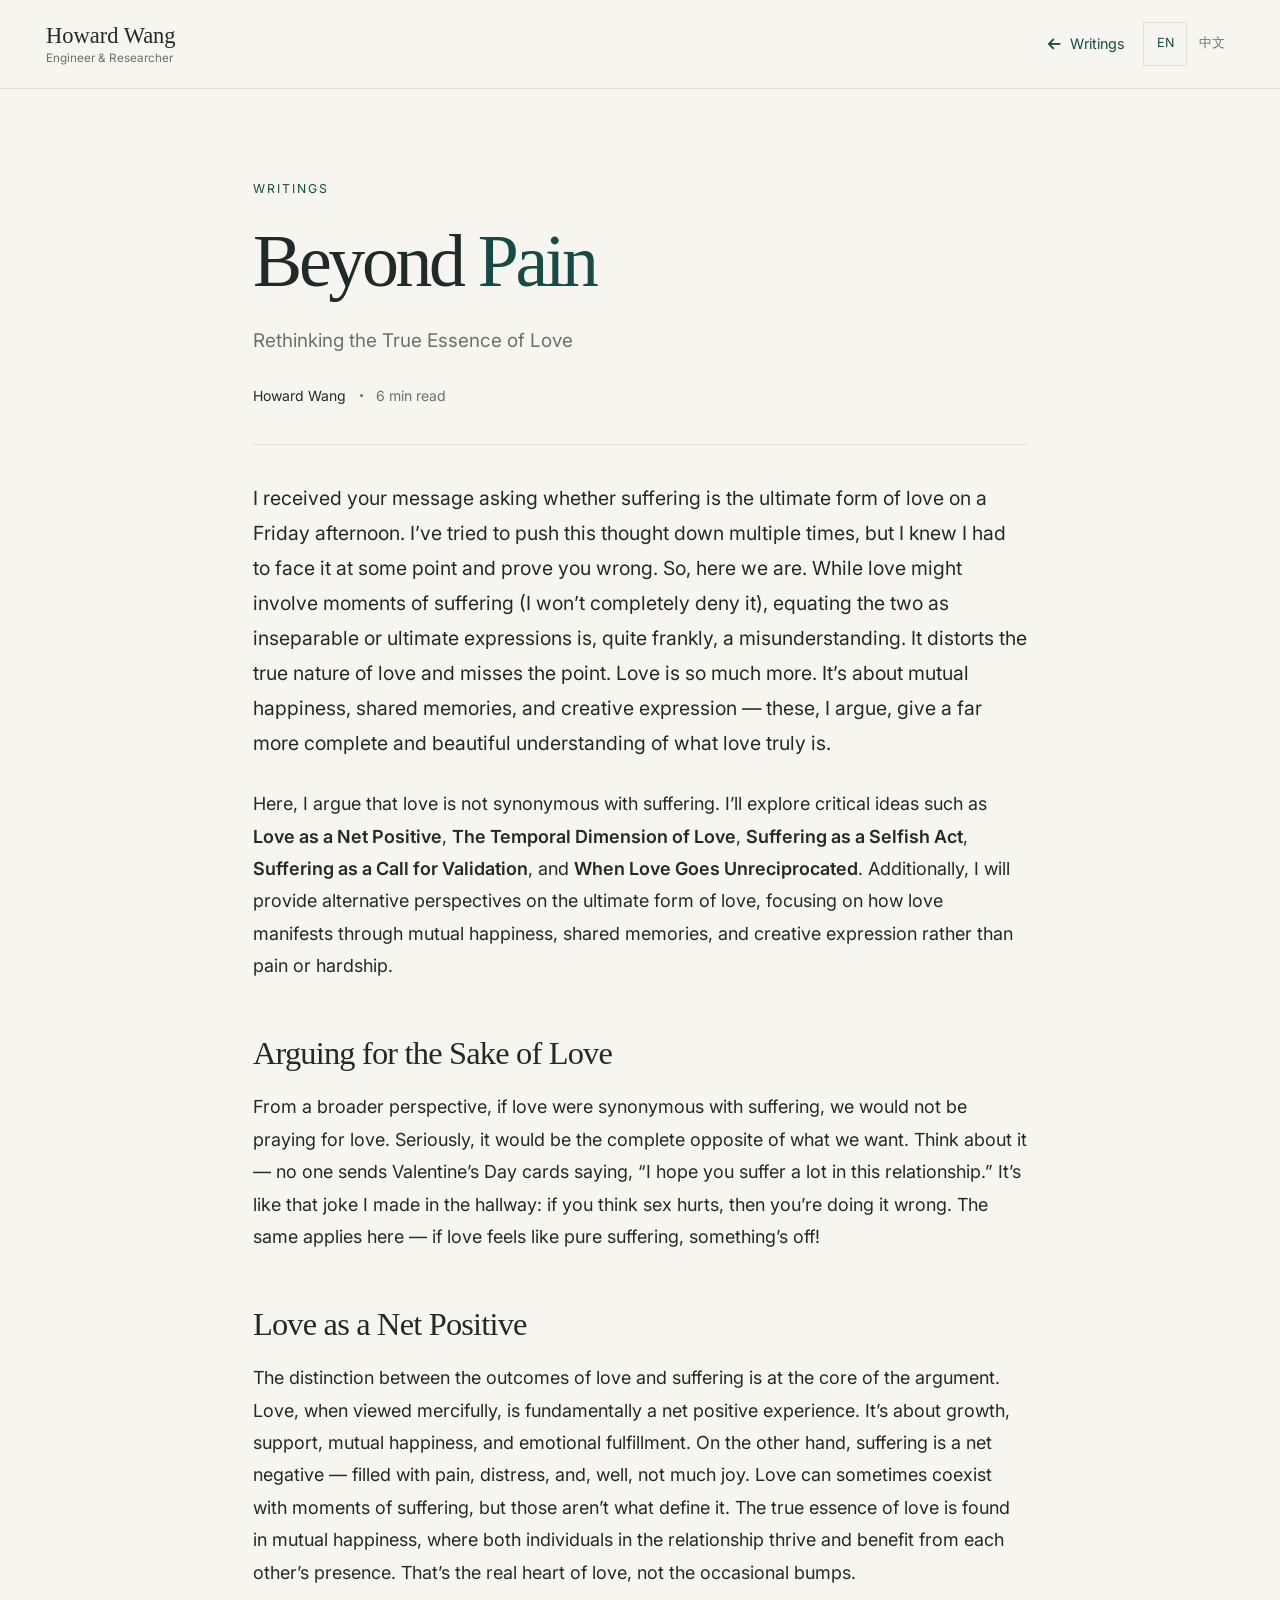
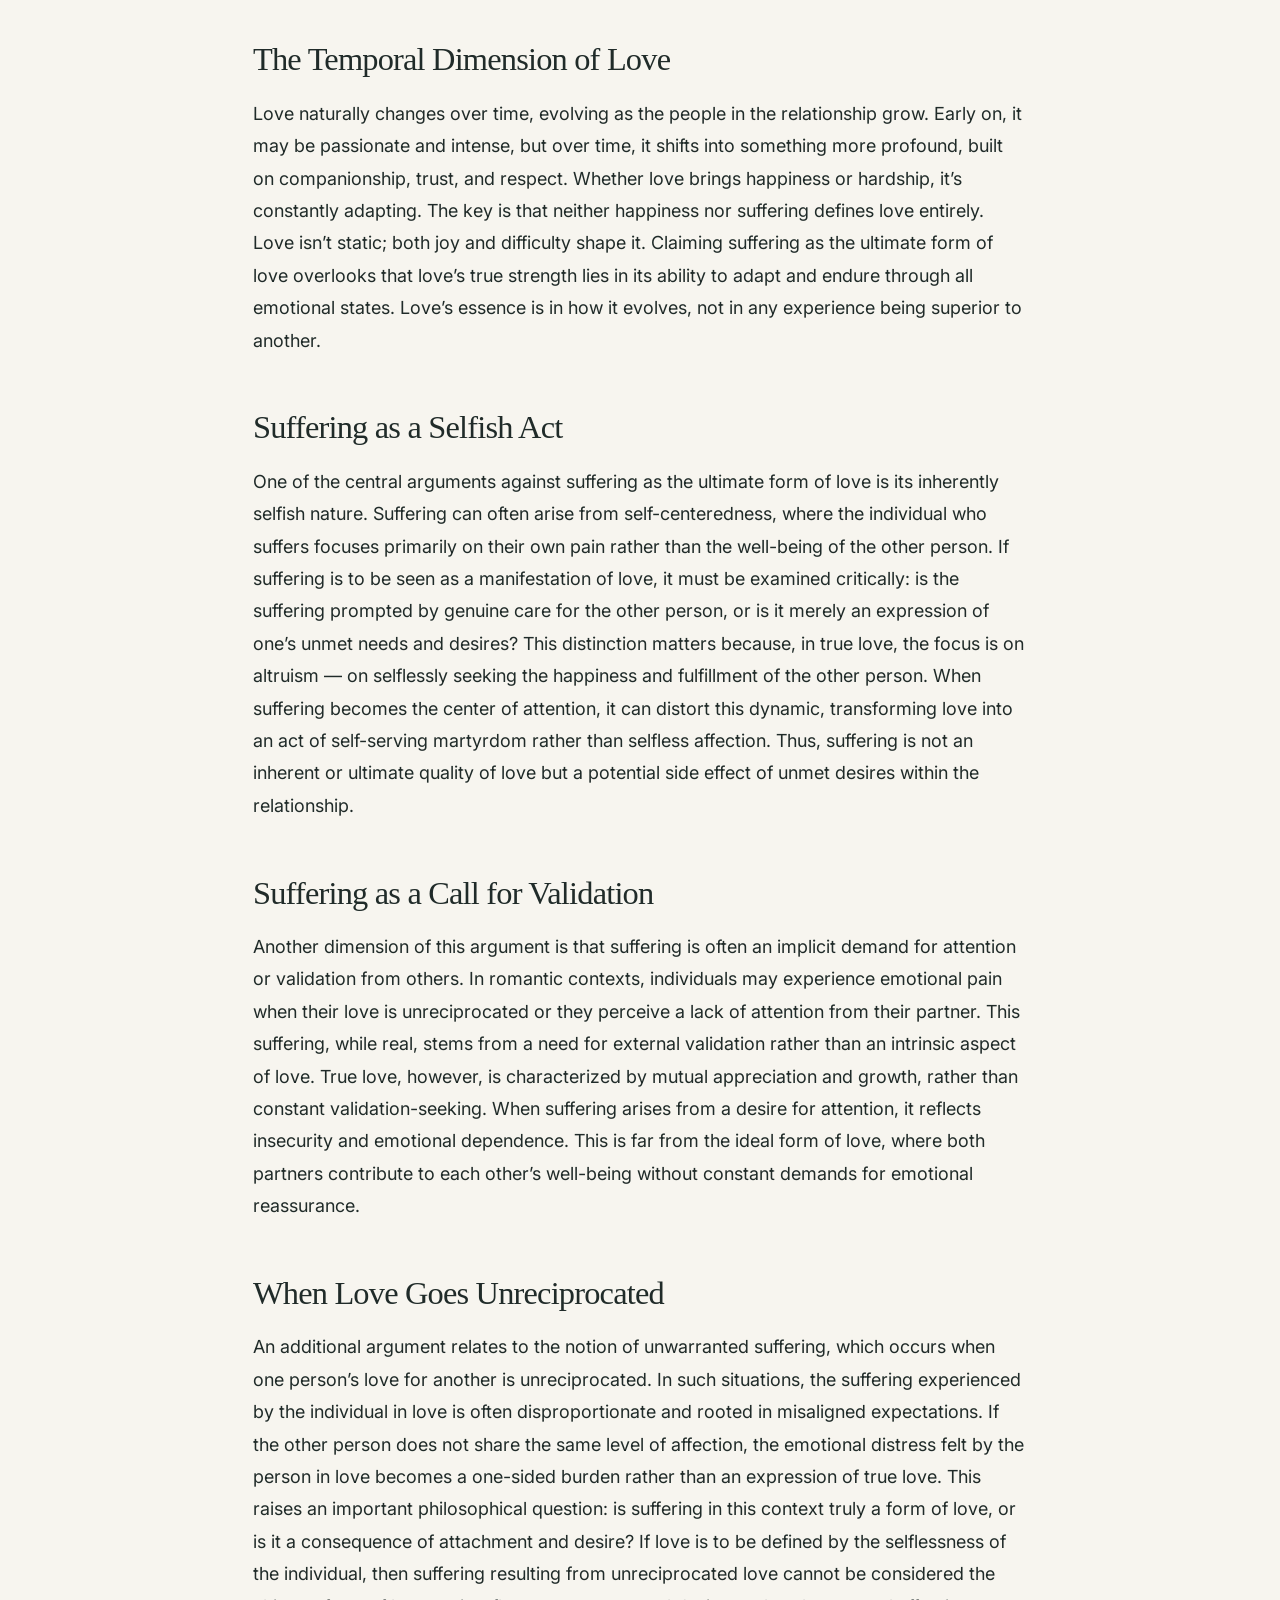
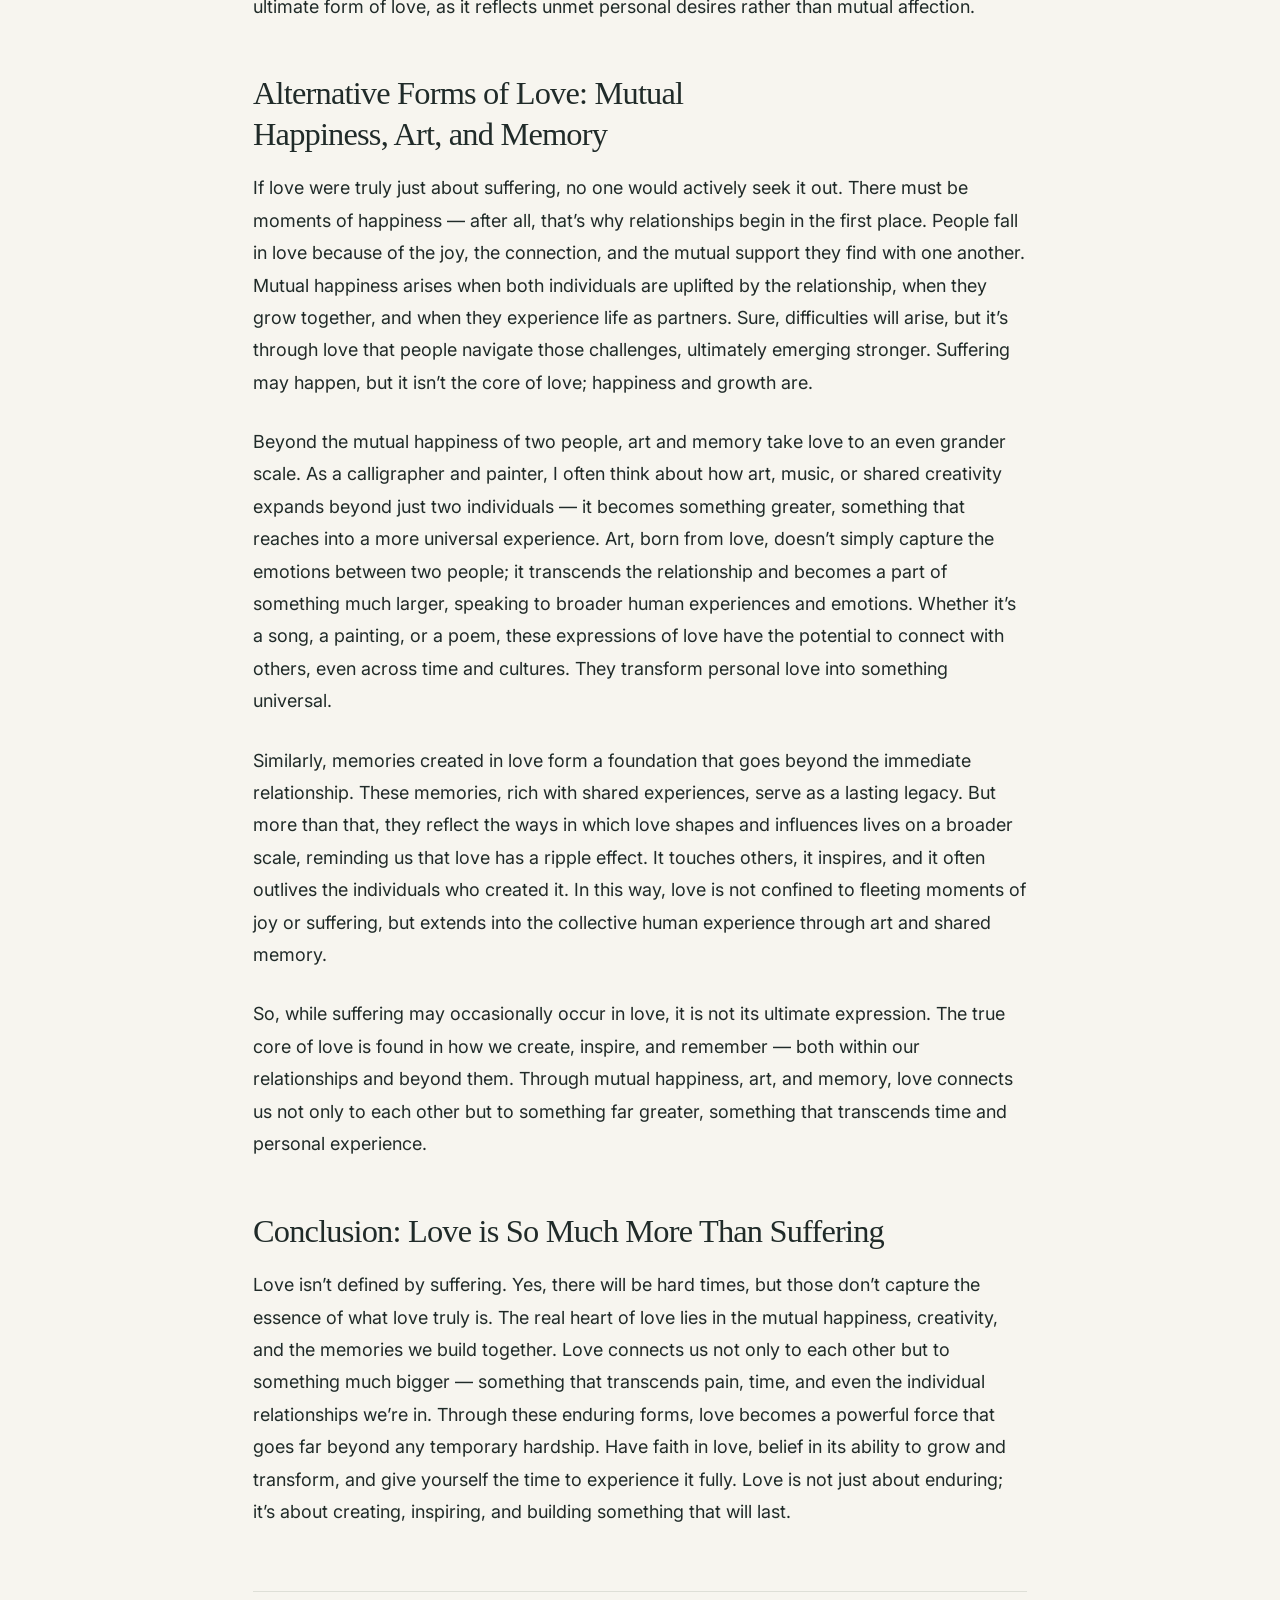
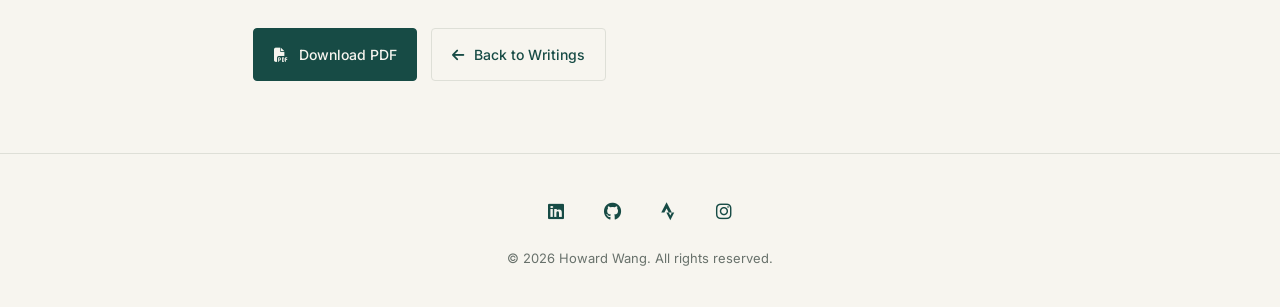
==== commit d9774553: "Refresh personal website design and fix navigation and article accessibility" ====
--- a/blog/beyond-pain.html
+++ b/blog/beyond-pain.html
@@ -4,13 +4,23 @@
   <meta charset="UTF-8" />
   <meta name="viewport" content="width=device-width, initial-scale=1.0" />
   <meta name="description" content="Beyond Pain: Rethinking the True Essence of Love — an essay by Howard Wang on why love is not synonymous with suffering." />
+  <meta name="author" content="Howard Wang" />
+  <link rel="canonical" href="https://howardwhsrun.github.io/main/blog/beyond-pain.html" />
+  <meta property="og:type" content="article" />
+  <meta property="og:site_name" content="Howard Wang" />
+  <meta property="og:title" content="Beyond Pain — Howard Wang" />
+  <meta property="og:description" content="Beyond Pain: Rethinking the True Essence of Love — an essay by Howard Wang on why love is not synonymous with suffering." />
+  <meta property="og:url" content="https://howardwhsrun.github.io/main/blog/beyond-pain.html" />
+  <meta name="twitter:card" content="summary" />
+  <link rel="preconnect" href="https://fonts.googleapis.com" />
+  <link rel="preconnect" href="https://fonts.gstatic.com" crossorigin />
   <title>Beyond Pain — Howard Wang</title>
-  <link href="https://fonts.googleapis.com/css2?family=Inter:wght@300;400;500;600;700;800&family=Space+Grotesk:wght@300;400;500;600;700&family=JetBrains+Mono:wght@400;500&display=swap" rel="stylesheet" />
+  <link href="https://fonts.googleapis.com/css2?family=Inter:wght@400;500;600&display=swap" rel="stylesheet" />
   <link rel="stylesheet" href="https://cdnjs.cloudflare.com/ajax/libs/font-awesome/6.4.0/css/all.min.css" />
-  <link rel="stylesheet" href="blog.css" />
+  <link rel="stylesheet" href="article.css" />
 </head>
 <body>
-  <div class="reading-progress" id="readingProgress"></div>
+  <div class="reading-progress" id="readingProgress" aria-hidden="true"></div>
 
   <nav class="site-nav" id="siteNav">
     <div class="nav-inner">
@@ -19,13 +29,13 @@
         <span class="logo-subtitle">Engineer &amp; Researcher</span>
       </a>
       <div class="nav-actions">
-        <a class="back-link" href="../index.html#blog">
+        <a class="back-link" href="../index.html#blog" aria-label="Back to Writings">
           <i class="fas fa-arrow-left"></i>
           <span data-en="Writings" data-zh="随笔">Writings</span>
         </a>
         <div class="lang-toggle">
-          <button class="active" data-lang="en" aria-label="Switch to English">EN</button>
-          <button data-lang="zh" aria-label="Switch to Chinese">中文</button>
+          <button class="active" type="button" data-lang="en" aria-label="Show navigation in English" aria-pressed="true">EN</button>
+          <button type="button" data-lang="zh" aria-label="Show navigation in Chinese" aria-pressed="false">中文</button>
         </div>
       </div>
     </div>
@@ -38,12 +48,12 @@
     <div class="article-meta">
       <span class="author">Howard Wang</span>
       <span class="dot"></span>
-      <span class="read-time" id="readTime">… min read</span>
+      <span class="read-time" id="readTime">6 min read</span>
     </div>
     <div class="hero-divider"></div>
   </header>
 
-  <div class="article-wrap">
+  <main class="article-wrap" id="main-content">
     <article class="article-body reveal">
 
       <p class="lead">I received your message asking whether suffering is the ultimate form of love on a Friday afternoon. I&rsquo;ve tried to push this thought down multiple times, but I knew I had to face it at some point and prove you wrong. So, here we are. While love might involve moments of suffering (I won&rsquo;t completely deny it), equating the two as inseparable or ultimate expressions is, quite frankly, a misunderstanding. It distorts the true nature of love and misses the point. Love is so much more. It&rsquo;s about mutual happiness, shared memories, and creative expression — these, I argue, give a far more complete and beautiful understanding of what love truly is.</p>
@@ -100,7 +110,7 @@
         <span data-en="Back to Writings" data-zh="返回随笔">Back to Writings</span>
       </a>
     </div>
-  </div>
+  </main>
 
   <footer class="site-footer">
     <div class="social">
@@ -109,7 +119,7 @@
       <a href="https://www.strava.com/athletes/35107207" target="_blank" rel="noopener noreferrer" aria-label="Strava"><i class="fab fa-strava"></i></a>
       <a href="https://www.instagram.com/howardwhs" target="_blank" rel="noopener noreferrer" aria-label="Instagram"><i class="fab fa-instagram"></i></a>
     </div>
-    <p>&copy; 2024 Howard Wang. All rights reserved.</p>
+    <p>&copy; 2026 Howard Wang. All rights reserved.</p>
   </footer>
 
   <script src="blog.js"></script>
--- a/blog/article.css
+++ b/blog/article.css
@@ -0,0 +1,261 @@
+/* Howard Wang — a quiet, readable home for long-form writing. */
+:root {
+  color-scheme: light;
+  --article-bg: #f7f5ef;
+  --article-text: #202b29;
+  --article-muted: #68716b;
+  --article-accent: #174b45;
+  --article-border: #dedfd7;
+  --article-width: 46rem;
+  --font-body: Inter, -apple-system, BlinkMacSystemFont, "Segoe UI", sans-serif;
+  --font-heading: Georgia, "Times New Roman", serif;
+}
+
+* { box-sizing: border-box; }
+
+html {
+  font-size: 18px;
+  scroll-behavior: smooth;
+  scroll-padding-top: 5rem;
+}
+
+body {
+  margin: 0;
+  min-height: 100vh;
+  background: var(--article-bg);
+  color: var(--article-text);
+  font-family: var(--font-body);
+  line-height: 1.8;
+  -webkit-font-smoothing: antialiased;
+}
+
+::selection { color: var(--article-text); background: #d9e6dd; }
+
+a { color: var(--article-accent); text-underline-offset: 0.2em; }
+a:hover { text-decoration-thickness: 2px; }
+a:focus-visible,
+button:focus-visible {
+  outline: 2px solid var(--article-accent);
+  outline-offset: 5px;
+  border-radius: 2px;
+}
+
+.article-header,
+.article-hero,
+.article-body,
+.article-wrap {
+  width: 100%;
+  max-width: var(--article-width);
+  margin-inline: auto;
+  padding-inline: 1.5rem;
+}
+
+.article-header { padding-top: 2rem; padding-bottom: 1.75rem; }
+
+.article-back {
+  display: inline-flex;
+  align-items: center;
+  gap: 0.5rem;
+  min-height: 44px;
+  margin-bottom: clamp(2.5rem, 7vw, 5rem);
+  font-size: 0.82rem;
+  font-weight: 500;
+  text-decoration: none;
+}
+
+.article-back:hover { text-decoration: underline; }
+
+.article-title {
+  margin: 0 0 1.35rem;
+  font-family: var(--font-heading);
+  font-size: clamp(2.5rem, 5.8vw, 4.1rem);
+  font-weight: 400;
+  line-height: 1.08;
+  letter-spacing: -0.045em;
+  text-wrap: balance;
+  overflow-wrap: break-word;
+}
+
+.article-title .grad { color: var(--article-accent); }
+
+.article-date,
+.article-subtitle {
+  margin: 0.4rem 0 0;
+  color: var(--article-muted);
+  font-size: 0.85rem;
+  line-height: 1.6;
+}
+
+.article-subtitle { font-size: 1.05rem; }
+
+.article-header::after {
+  content: "";
+  display: block;
+  width: 100%;
+  margin-top: 2rem;
+  border-bottom: 1px solid var(--article-border);
+}
+
+.article-body {
+  padding-top: 0.5rem;
+  padding-bottom: 6rem;
+  font-size: 1rem;
+  overflow-wrap: break-word;
+}
+
+/* Reading never depends on JavaScript or a scroll animation. */
+.article-body.reveal { opacity: 1 !important; transform: none !important; }
+
+.article-body p { margin: 0 0 1.5rem; }
+.article-body p:last-child { margin-bottom: 0; }
+.article-body .lead { font-size: 1.08rem; line-height: 1.8; }
+.article-body strong { font-weight: 600; }
+
+.article-body h2,
+.article-body h3 {
+  font-family: var(--font-heading);
+  font-weight: 400;
+  line-height: 1.25;
+  text-wrap: balance;
+  letter-spacing: -0.025em;
+}
+
+.article-body h2 { margin: 2.8rem 0 1rem; font-size: 1.8rem; }
+.article-body h3 { margin: 2rem 0 0.8rem; font-size: 1.4rem; }
+
+.article-body a { text-decoration: underline; text-decoration-thickness: 1px; }
+.article-body a:hover { text-decoration-thickness: 2px; }
+
+.article-body ul,
+.article-body ol { margin: 0 0 1.5rem; padding-left: 1.4rem; }
+.article-body li { padding-left: 0.25rem; margin-bottom: 0.65rem; }
+.article-body li::marker { color: var(--article-accent); }
+
+.article-body blockquote {
+  margin: 2rem 0;
+  padding: 0.4rem 0 0.4rem 1.4rem;
+  border-left: 2px solid var(--article-accent);
+  font-family: var(--font-heading);
+  font-size: 1.22rem;
+  line-height: 1.65;
+}
+
+.article-body blockquote p:last-child { margin-bottom: 0; }
+.article-body img { display: block; max-width: 100%; height: auto; }
+.article-body figure { margin: 2rem 0; }
+.article-body figcaption { margin-top: 0.65rem; color: var(--article-muted); font-size: 0.8rem; }
+.article-body hr { margin: 2.5rem 0; border: 0; border-top: 1px solid var(--article-border); }
+.article-body pre { max-width: 100%; padding: 1rem; overflow-x: auto; background: #eeeee6; }
+
+/* Shared navigation for articles with the full site header. */
+.reading-progress {
+  position: fixed;
+  top: 0;
+  left: 0;
+  z-index: 100;
+  height: 3px;
+  width: 0;
+  background: var(--article-accent);
+}
+
+.site-nav { border-bottom: 1px solid var(--article-border); }
+.nav-inner {
+  display: flex;
+  align-items: center;
+  justify-content: space-between;
+  gap: 1.5rem;
+  max-width: 70rem;
+  margin: 0 auto;
+  padding: 1.15rem 2rem;
+}
+
+.nav-logo { color: var(--article-text); text-decoration: none; line-height: 1.35; }
+.logo-text { display: block; font-family: var(--font-heading); font-size: 1.25rem; }
+.logo-subtitle { display: block; color: var(--article-muted); font-size: 0.65rem; }
+.nav-actions { display: flex; align-items: center; gap: 1rem; }
+.back-link {
+  display: inline-flex;
+  align-items: center;
+  gap: 0.5rem;
+  min-height: 44px;
+  font-size: 0.8rem;
+  text-decoration: none;
+}
+.back-link:hover { text-decoration: underline; }
+
+.lang-toggle { display: flex; gap: 0.15rem; }
+.lang-toggle button {
+  min-width: 44px;
+  min-height: 44px;
+  padding: 0.35rem;
+  border: 1px solid transparent;
+  background: transparent;
+  color: var(--article-muted);
+  font: inherit;
+  font-size: 0.7rem;
+  cursor: pointer;
+}
+.lang-toggle button.active { border-color: var(--article-border); color: var(--article-accent); }
+
+.article-hero { padding-top: clamp(3rem, 7vw, 5rem); padding-bottom: 2rem; }
+.article-overline { margin: 0 0 1.2rem; color: var(--article-accent); font-size: 0.68rem; letter-spacing: 0.16em; text-transform: uppercase; }
+.article-meta { display: flex; align-items: center; flex-wrap: wrap; gap: 0.75rem; margin-top: 1.5rem; color: var(--article-muted); font-size: 0.78rem; }
+.article-meta .author { color: var(--article-text); }
+.article-meta .dot { width: 3px; height: 3px; background: var(--article-muted); border-radius: 50%; }
+.hero-divider { margin-top: 2rem; border-top: 1px solid var(--article-border); }
+.article-wrap { padding-bottom: 4rem; }
+.article-wrap .article-body { padding: 0 0 0.5rem; }
+
+.article-body .schedule-list { padding: 0; list-style: none; }
+.article-body .schedule-list li { display: flex; align-items: baseline; gap: 1rem; padding: 0.85rem 0; margin: 0; border-bottom: 1px solid var(--article-border); }
+.article-body .schedule-list .key { flex: 0 0 5.5rem; color: var(--article-accent); font-size: 0.8rem; font-weight: 600; }
+
+.article-actions { display: flex; flex-wrap: wrap; gap: 0.75rem; margin-top: 3rem; padding-top: 2rem; border-top: 1px solid var(--article-border); }
+.btn { display: inline-flex; align-items: center; justify-content: center; gap: 0.6rem; min-height: 46px; padding: 0.7rem 1.1rem; border: 1px solid var(--article-border); border-radius: 4px; font-size: 0.78rem; font-weight: 500; text-decoration: none; }
+.btn-primary { background: var(--article-accent); border-color: var(--article-accent); color: var(--article-bg); }
+.btn-primary:hover { background: #103e38; }
+.btn-ghost:hover { border-color: var(--article-accent); background: #eeeee6; }
+
+.site-footer { padding: 2rem 1.5rem; border-top: 1px solid var(--article-border); color: var(--article-muted); text-align: center; font-size: 0.72rem; }
+.site-footer p { margin: 0.75rem 0 0; }
+.site-footer .social { display: flex; justify-content: center; gap: 0.65rem; }
+.site-footer .social a { display: inline-flex; align-items: center; justify-content: center; width: 44px; height: 44px; color: var(--article-accent); font-size: 1rem; text-decoration: none; }
+.site-footer .social a:hover { background: #eeeee6; border-radius: 50%; }
+
+@media (max-width: 600px) {
+  html { font-size: 17px; }
+  .article-header,
+  .article-hero,
+  .article-body,
+  .article-wrap { padding-inline: 1.25rem; }
+  .article-header { padding-top: 1rem; }
+  .article-back { margin-bottom: 2.5rem; }
+  .article-title { font-size: clamp(2.15rem, 9vw, 3.2rem); letter-spacing: -0.035em; }
+  .article-body { padding-bottom: 4rem; }
+  .article-body h2 { font-size: 1.65rem; }
+  .article-body .lead { font-size: 1rem; }
+  .nav-inner { flex-wrap: wrap; padding: 0.85rem 1.25rem; gap: 0.7rem; }
+  .nav-actions { gap: 0.5rem; }
+  .logo-subtitle { display: none; }
+  .logo-text { font-size: 1.1rem; }
+  .article-hero { padding-top: 3rem; }
+  .article-body .schedule-list li { display: block; }
+  .article-body .schedule-list .key { display: block; margin-bottom: 0.2rem; }
+  .article-actions .btn { flex: 1 1 auto; }
+}
+
+@media (prefers-reduced-motion: reduce) {
+  html { scroll-behavior: auto; }
+  *, *::before, *::after { animation: none !important; transition: none !important; }
+}
+
+@media print {
+  html { font-size: 11pt; }
+  body { background: white; color: black; }
+  .site-nav, .reading-progress, .article-back, .article-actions, .site-footer { display: none; }
+  .article-header, .article-hero { padding-top: 0; }
+  .article-body { padding-bottom: 0; }
+  .article-body h2, .article-body h3 { break-after: avoid; }
+  .article-body p { orphans: 3; widows: 3; }
+  a { color: inherit; }
+}
